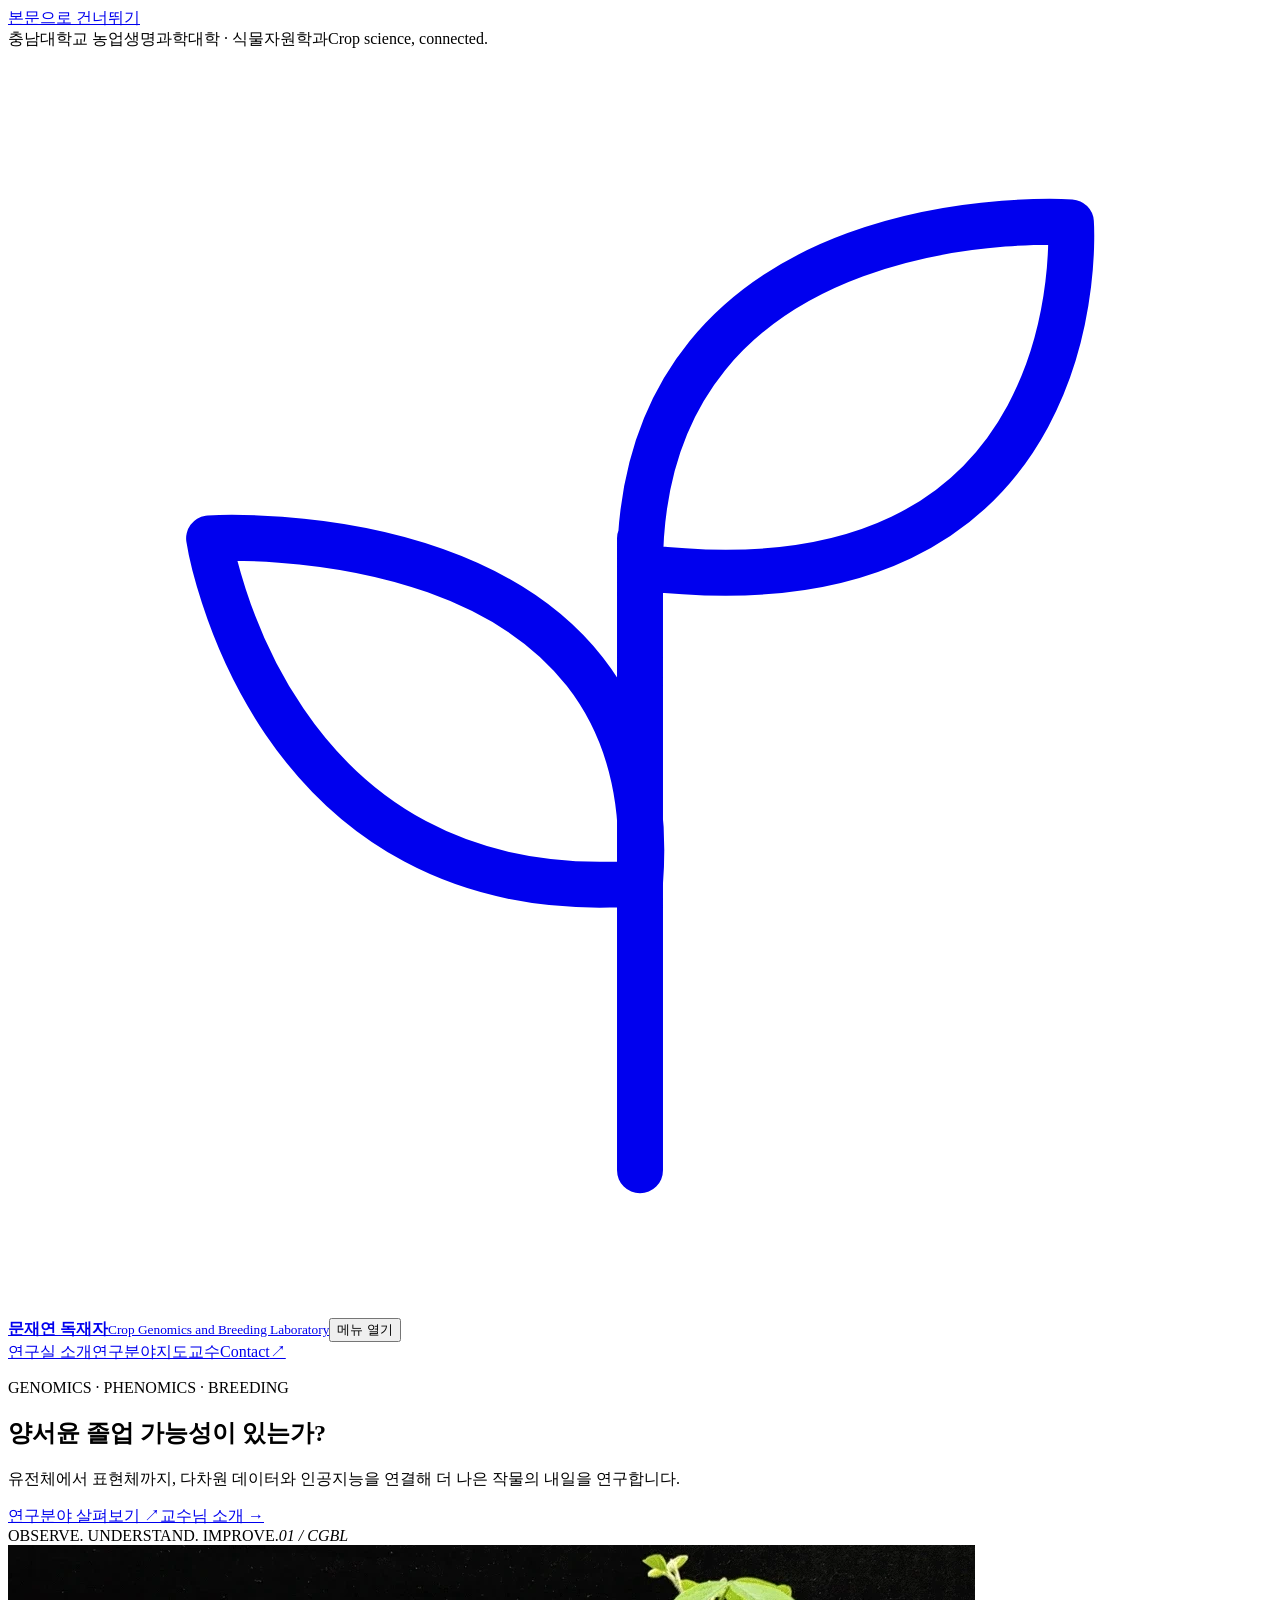
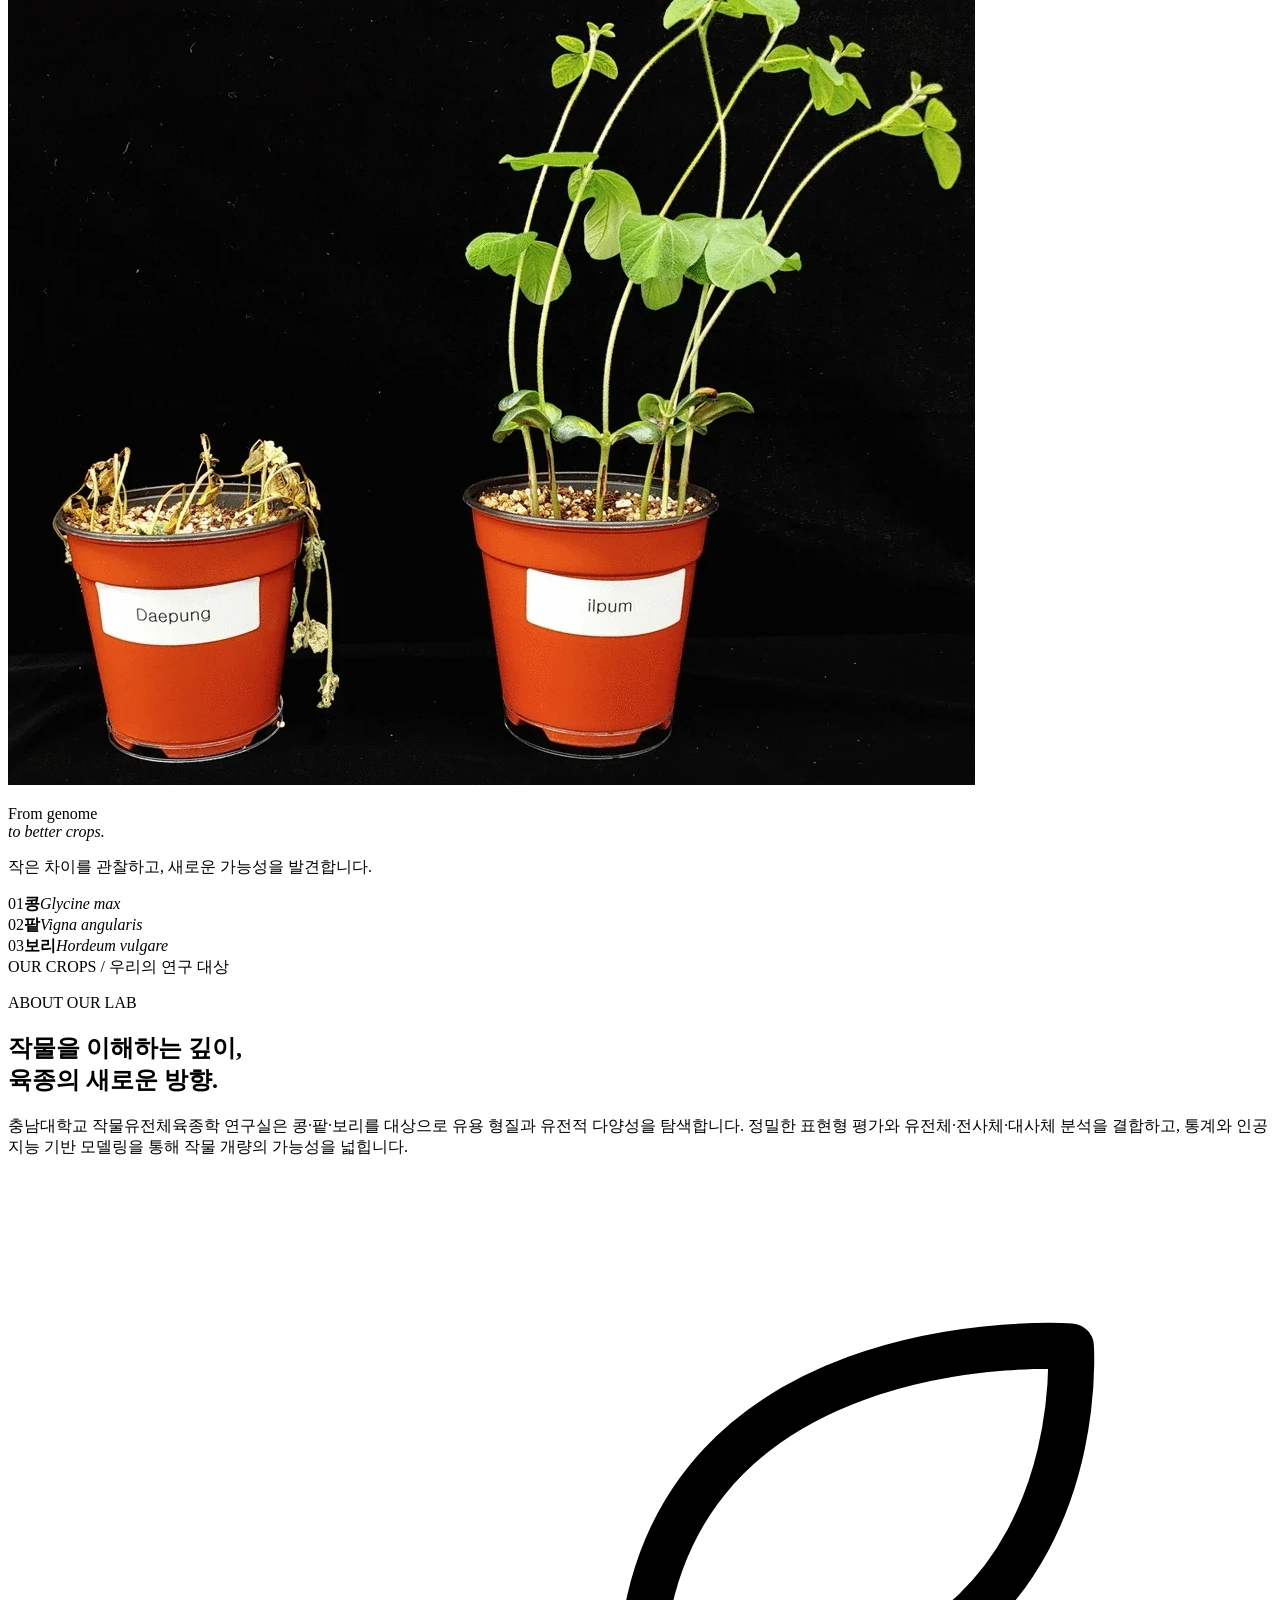
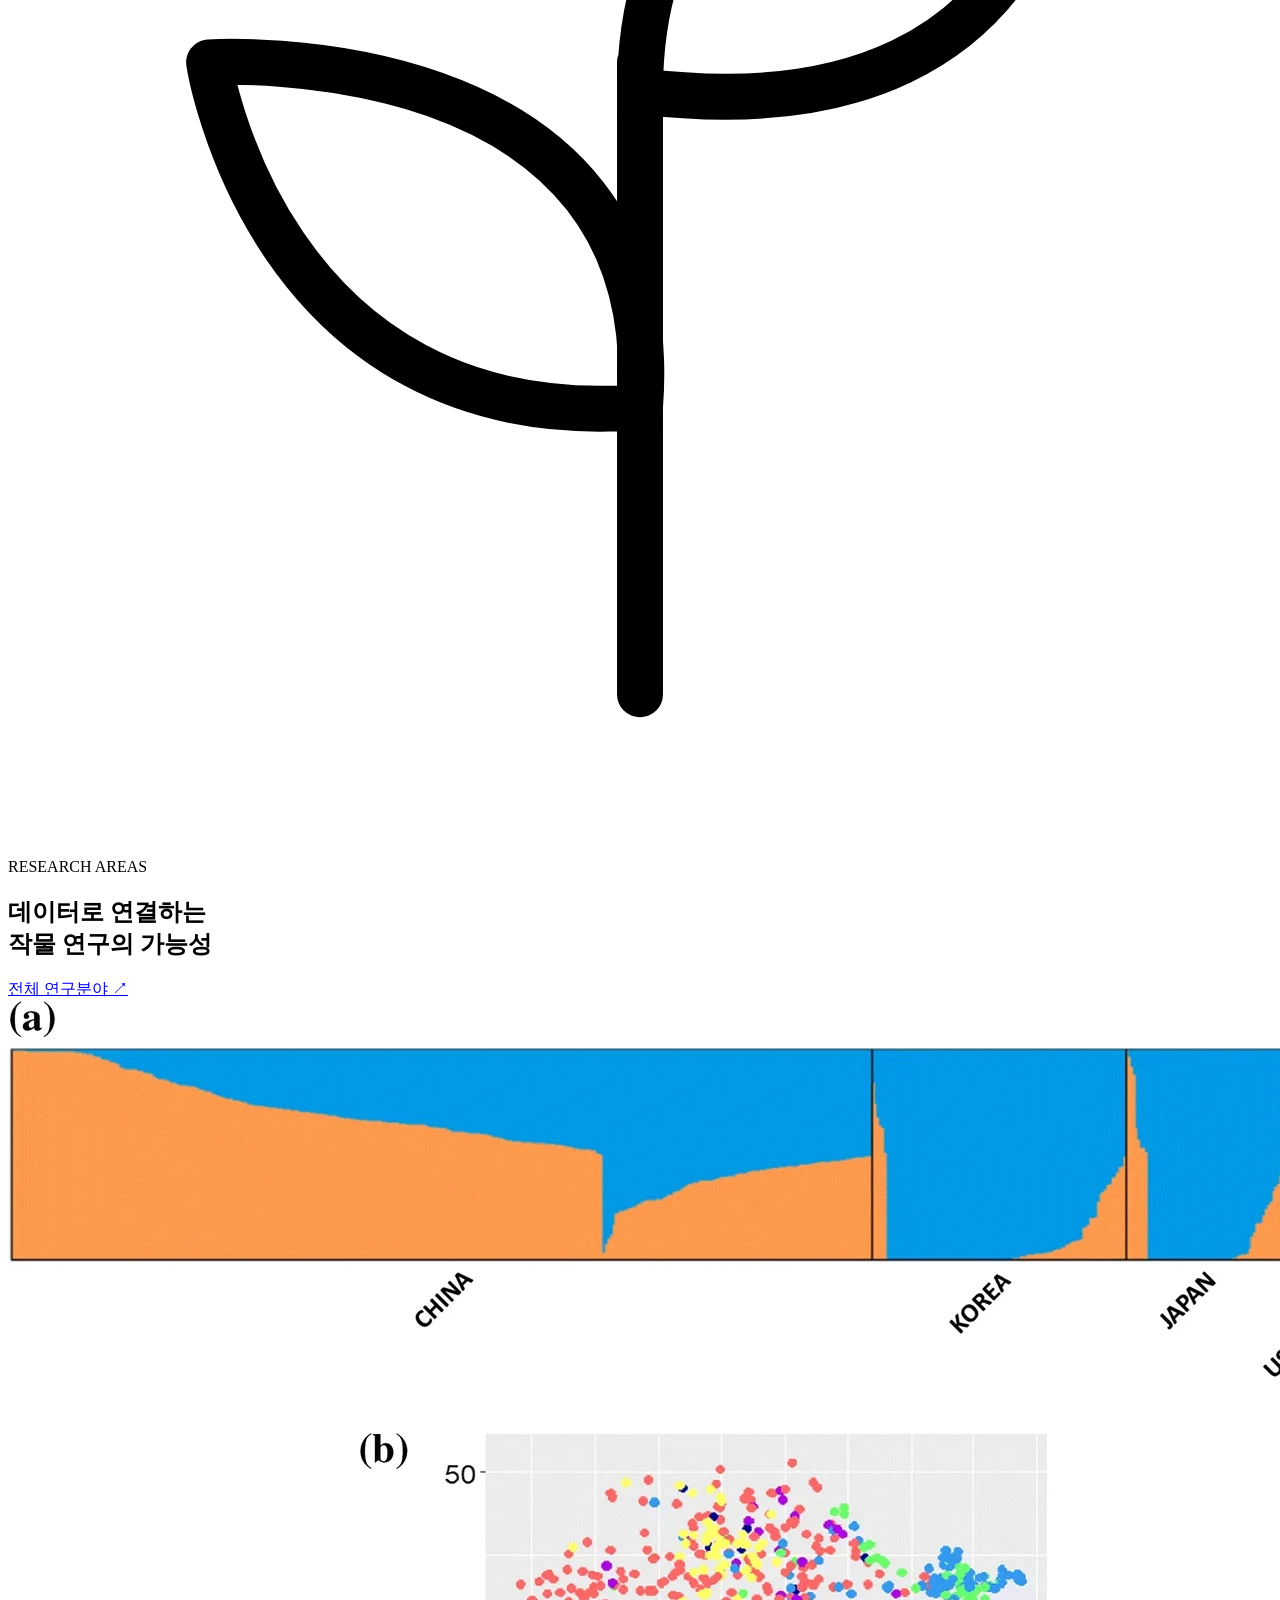
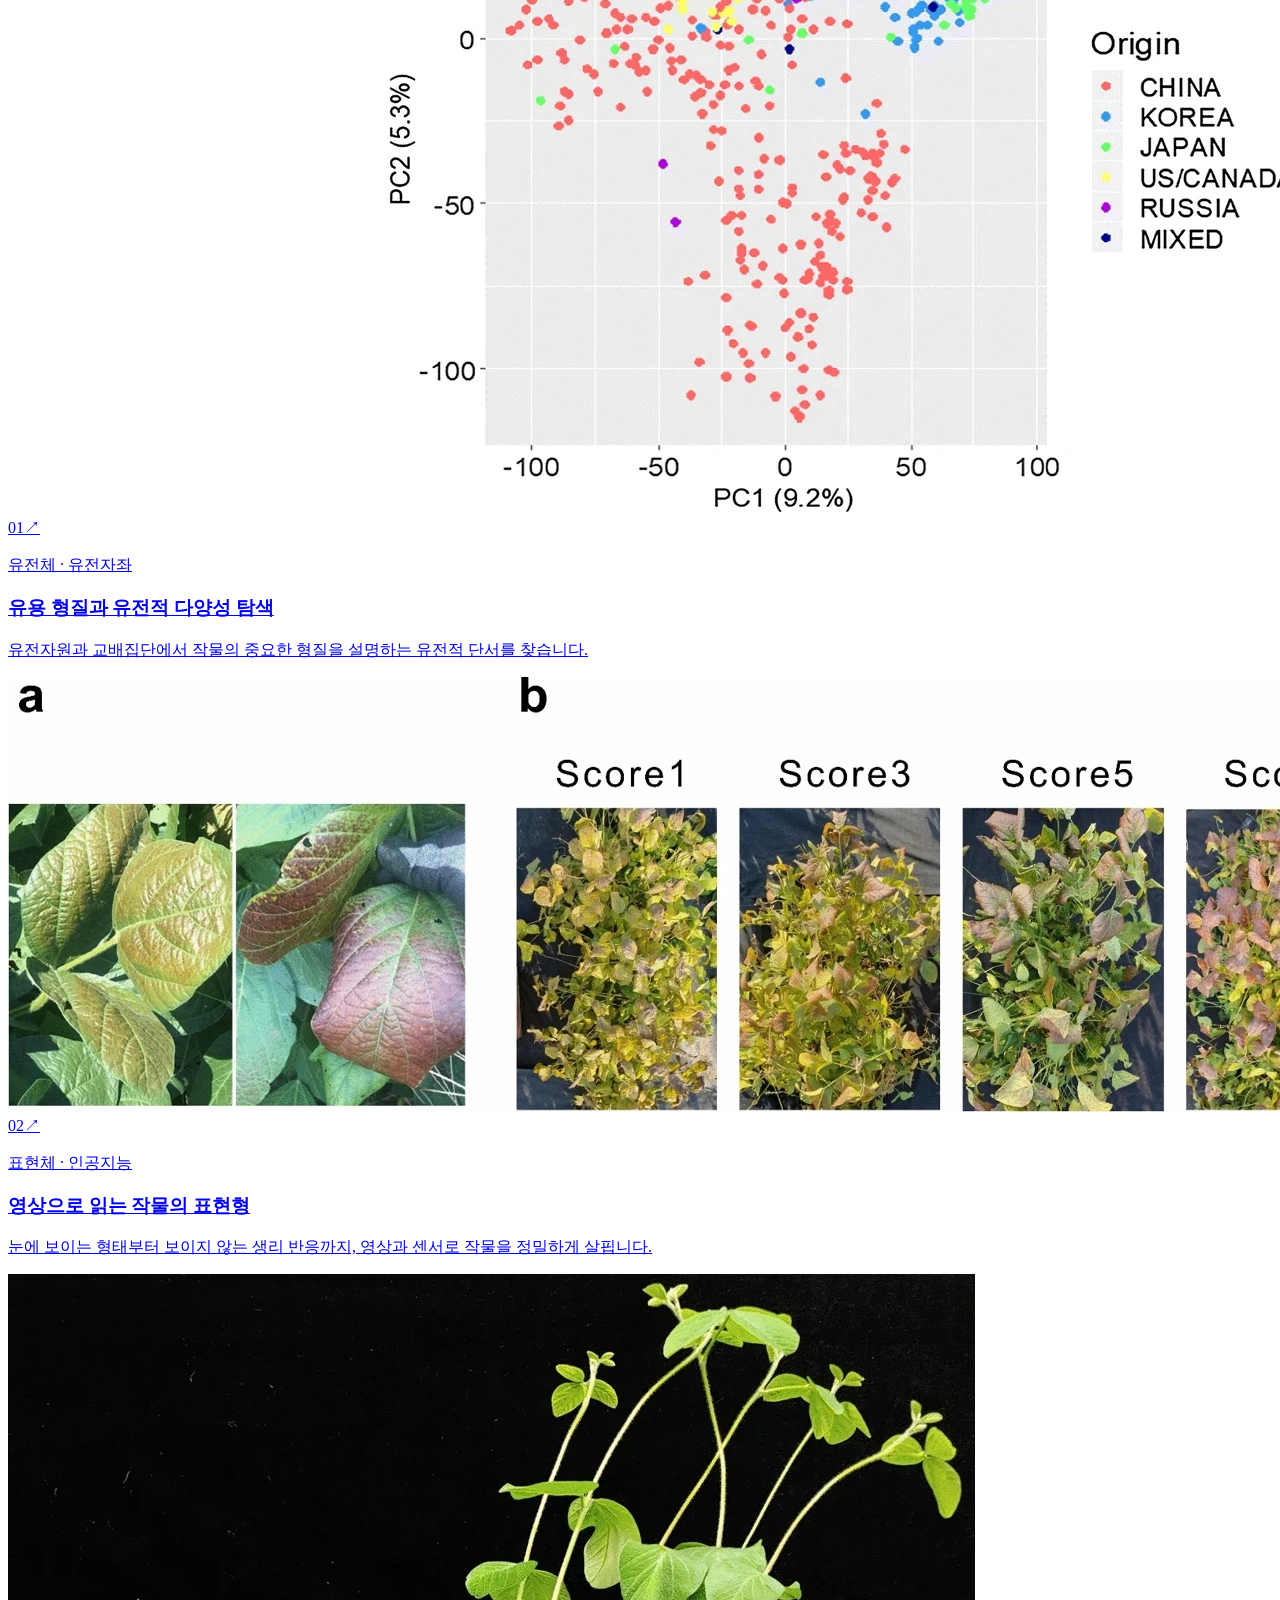
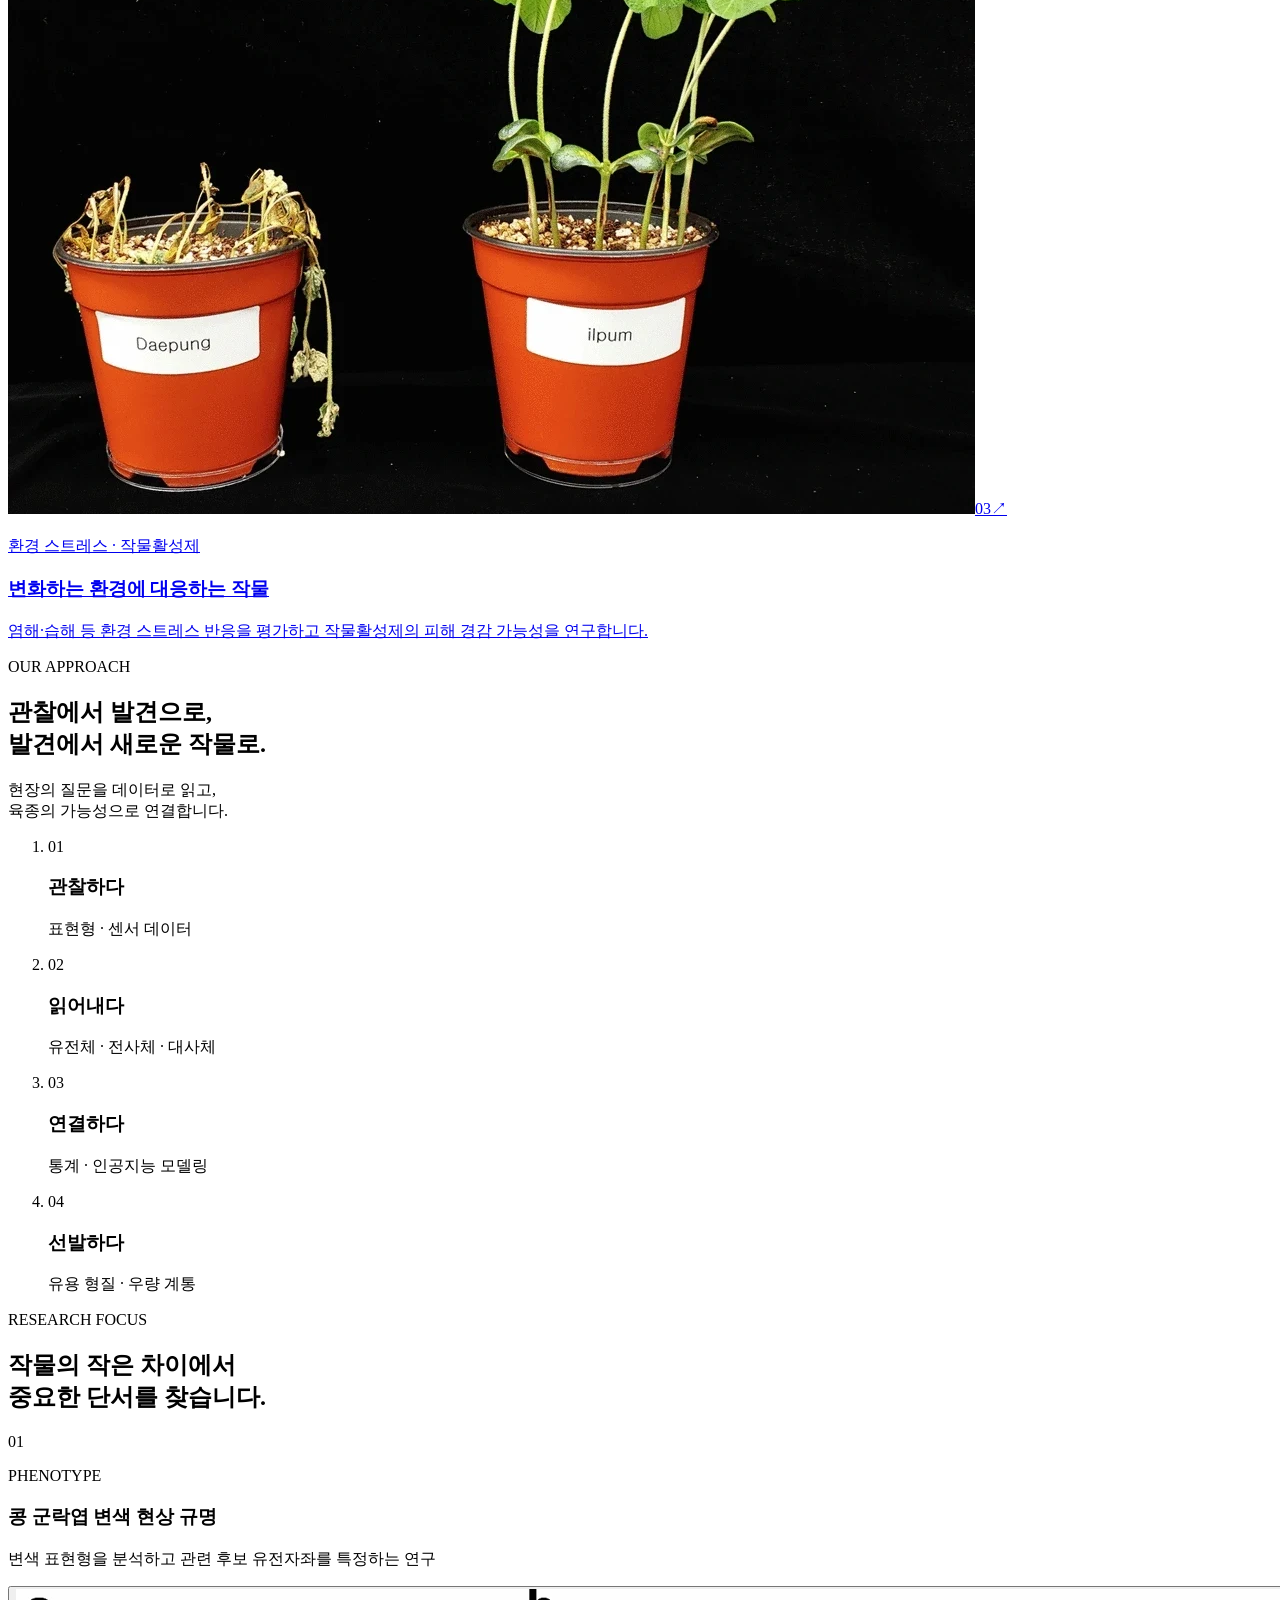
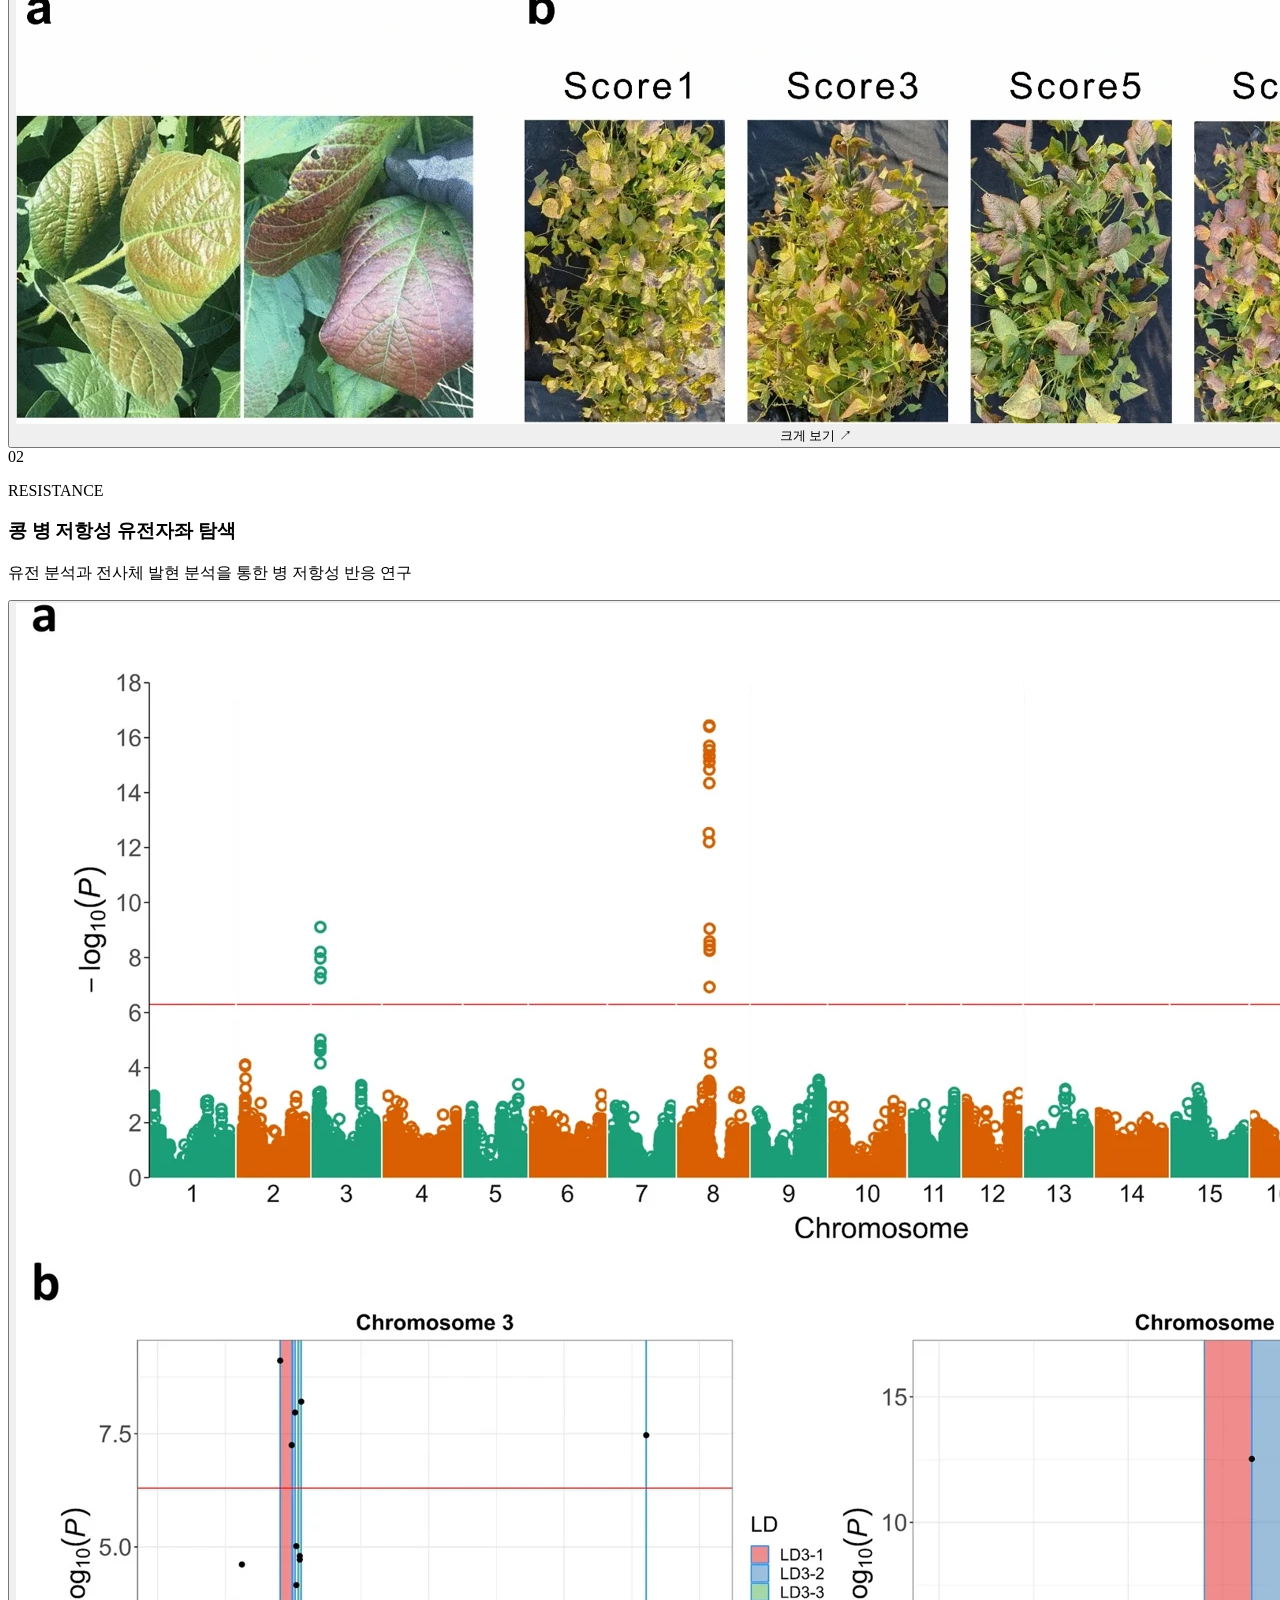
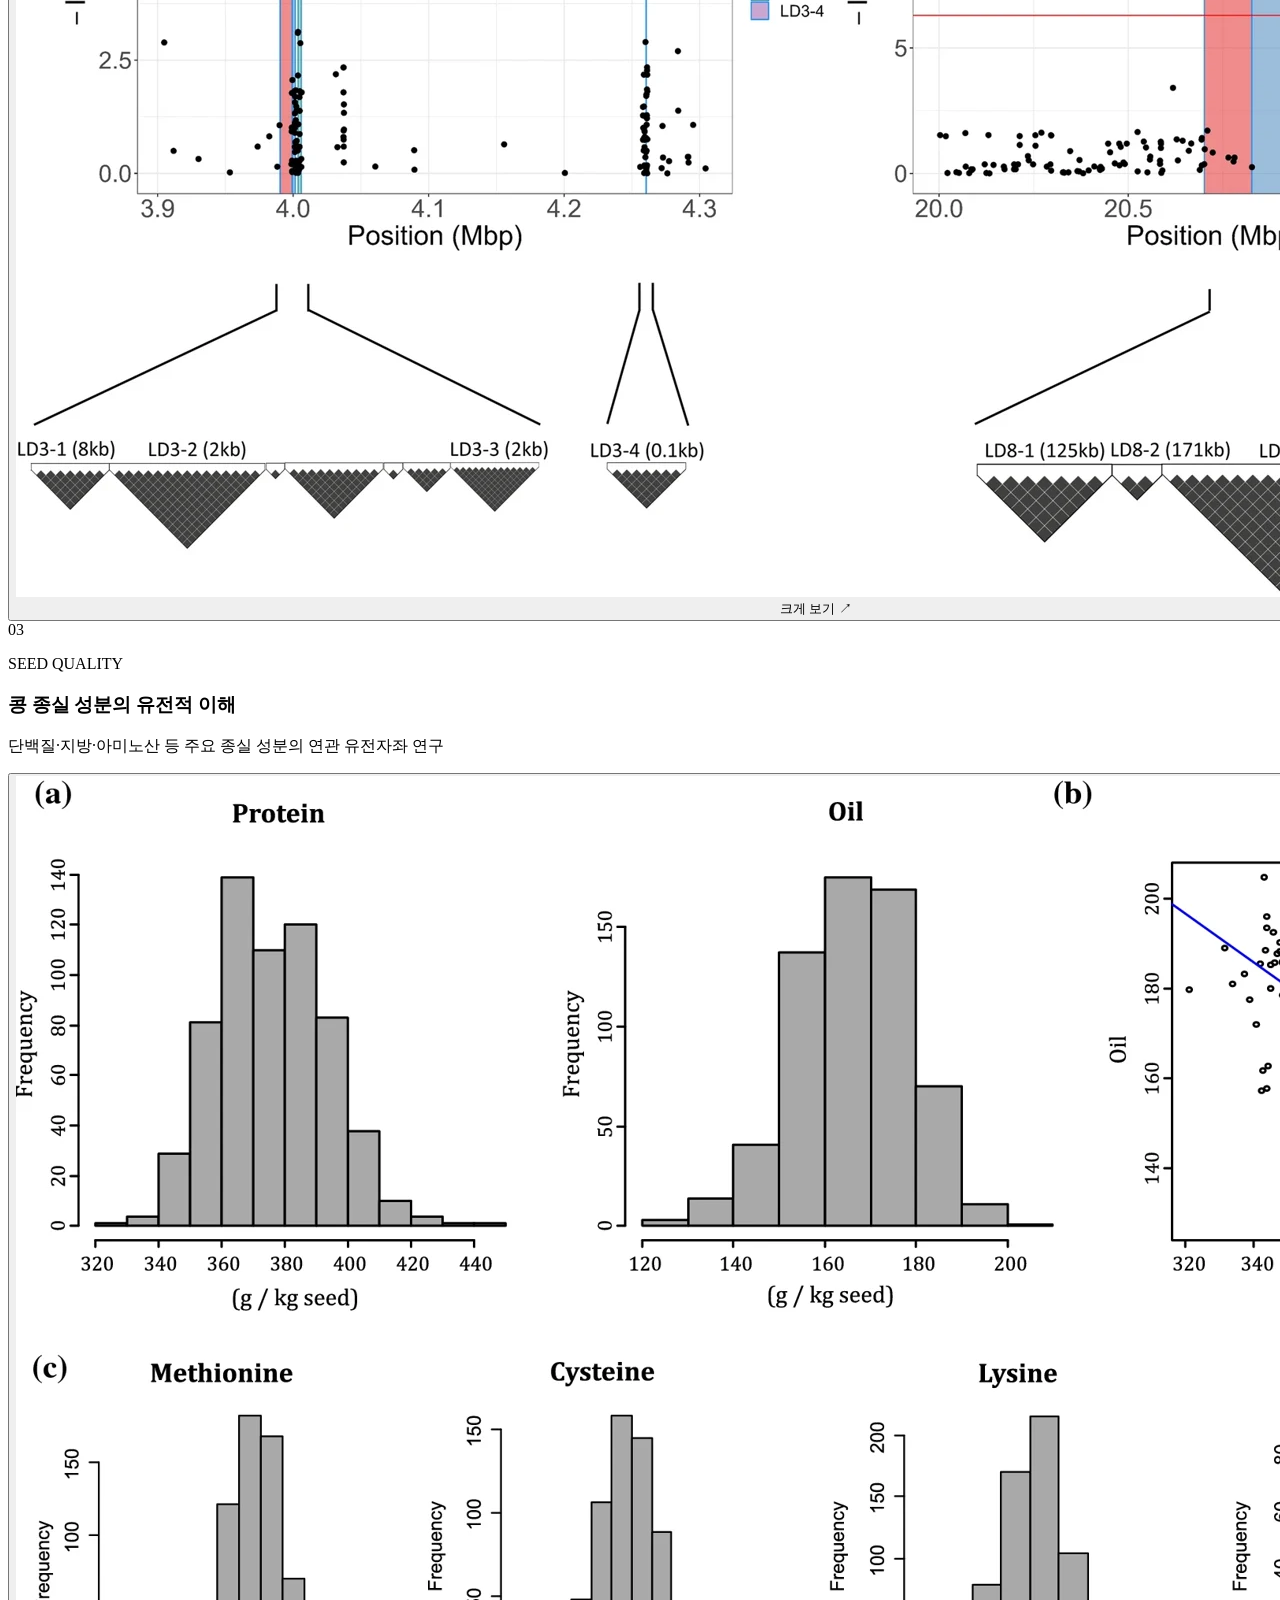
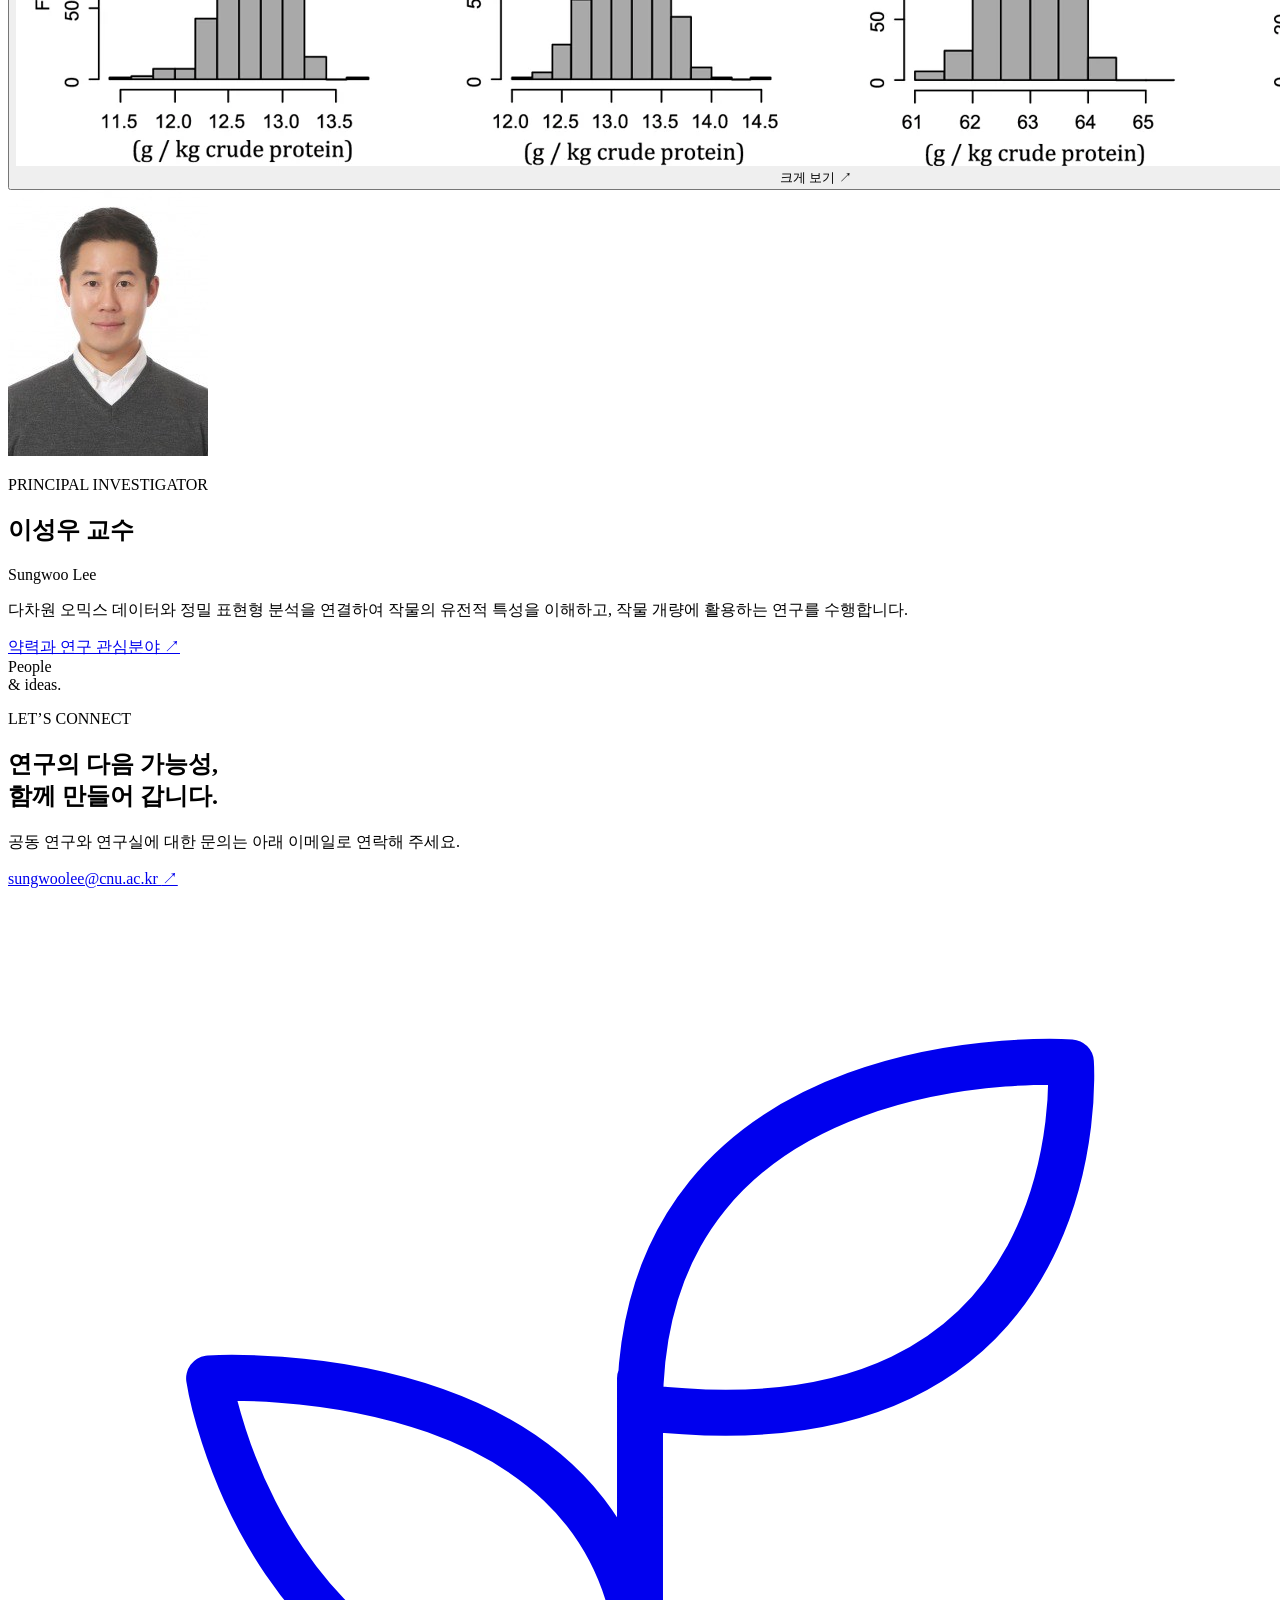
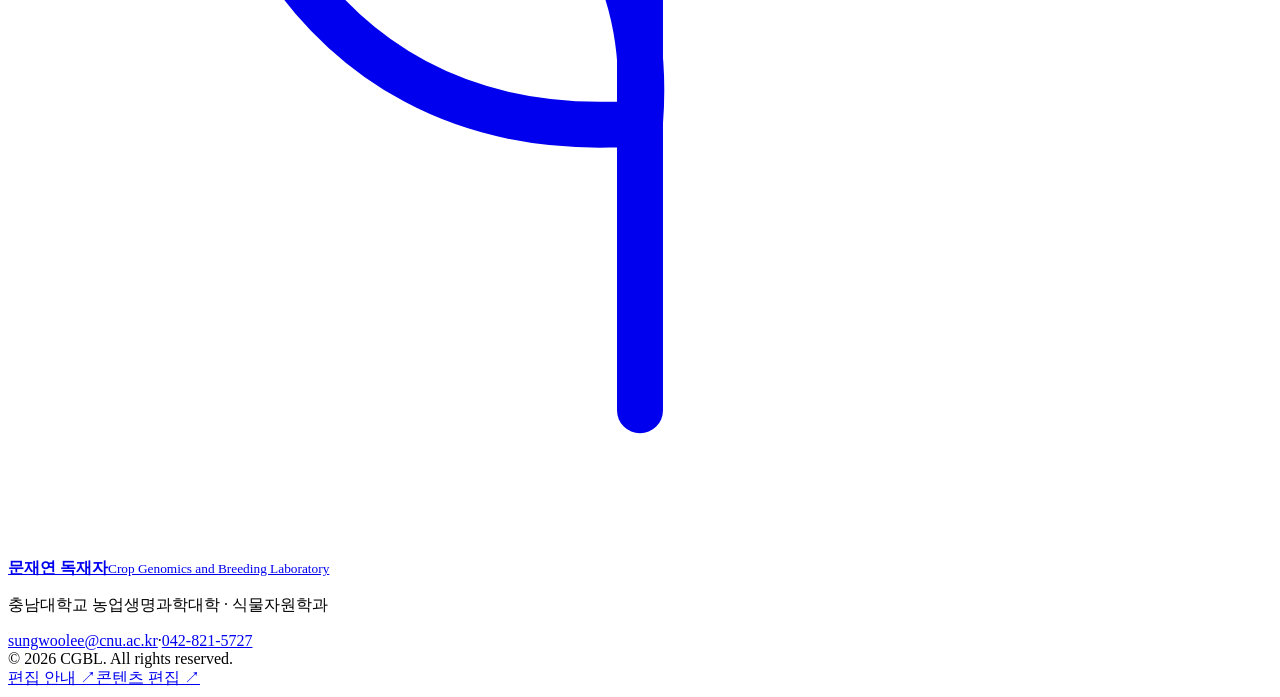
==== index.html @ 8b41f020 "Connect live content editor and restore image folders" ====
<!doctype html>
<html lang="ko"><head><meta charset="utf-8"><meta name="viewport" content="width=device-width,initial-scale=1"><meta name="description" content="충남대학교 작물유전체육종학 연구실. 유전체·표현체·오믹스와 인공지능을 연결하는 작물육종 연구."><meta name="theme-color" content="#173b32"><title>작물유전체육종학 연구실 · CGBL</title><link rel="icon" href="assets/favicon.svg" type="image/svg+xml"><link rel="stylesheet" href="styles.css"><script src="data.js" defer></script><script src="content-client.js" defer></script><script src="app.js" defer></script></head><body data-page="home"><a class="skip" href="#main">본문으로 건너뛰기</a><div id="draft-banner"></div><header id="header"></header><main id="main"></main><footer id="footer"></footer><dialog id="image-dialog" aria-label="연구자료 크게 보기"><button class="dialog-close" aria-label="닫기">×</button><img alt=""><p></p></dialog><noscript>이 홈페이지의 내용을 보려면 브라우저에서 JavaScript를 허용해 주세요.</noscript></body></html>
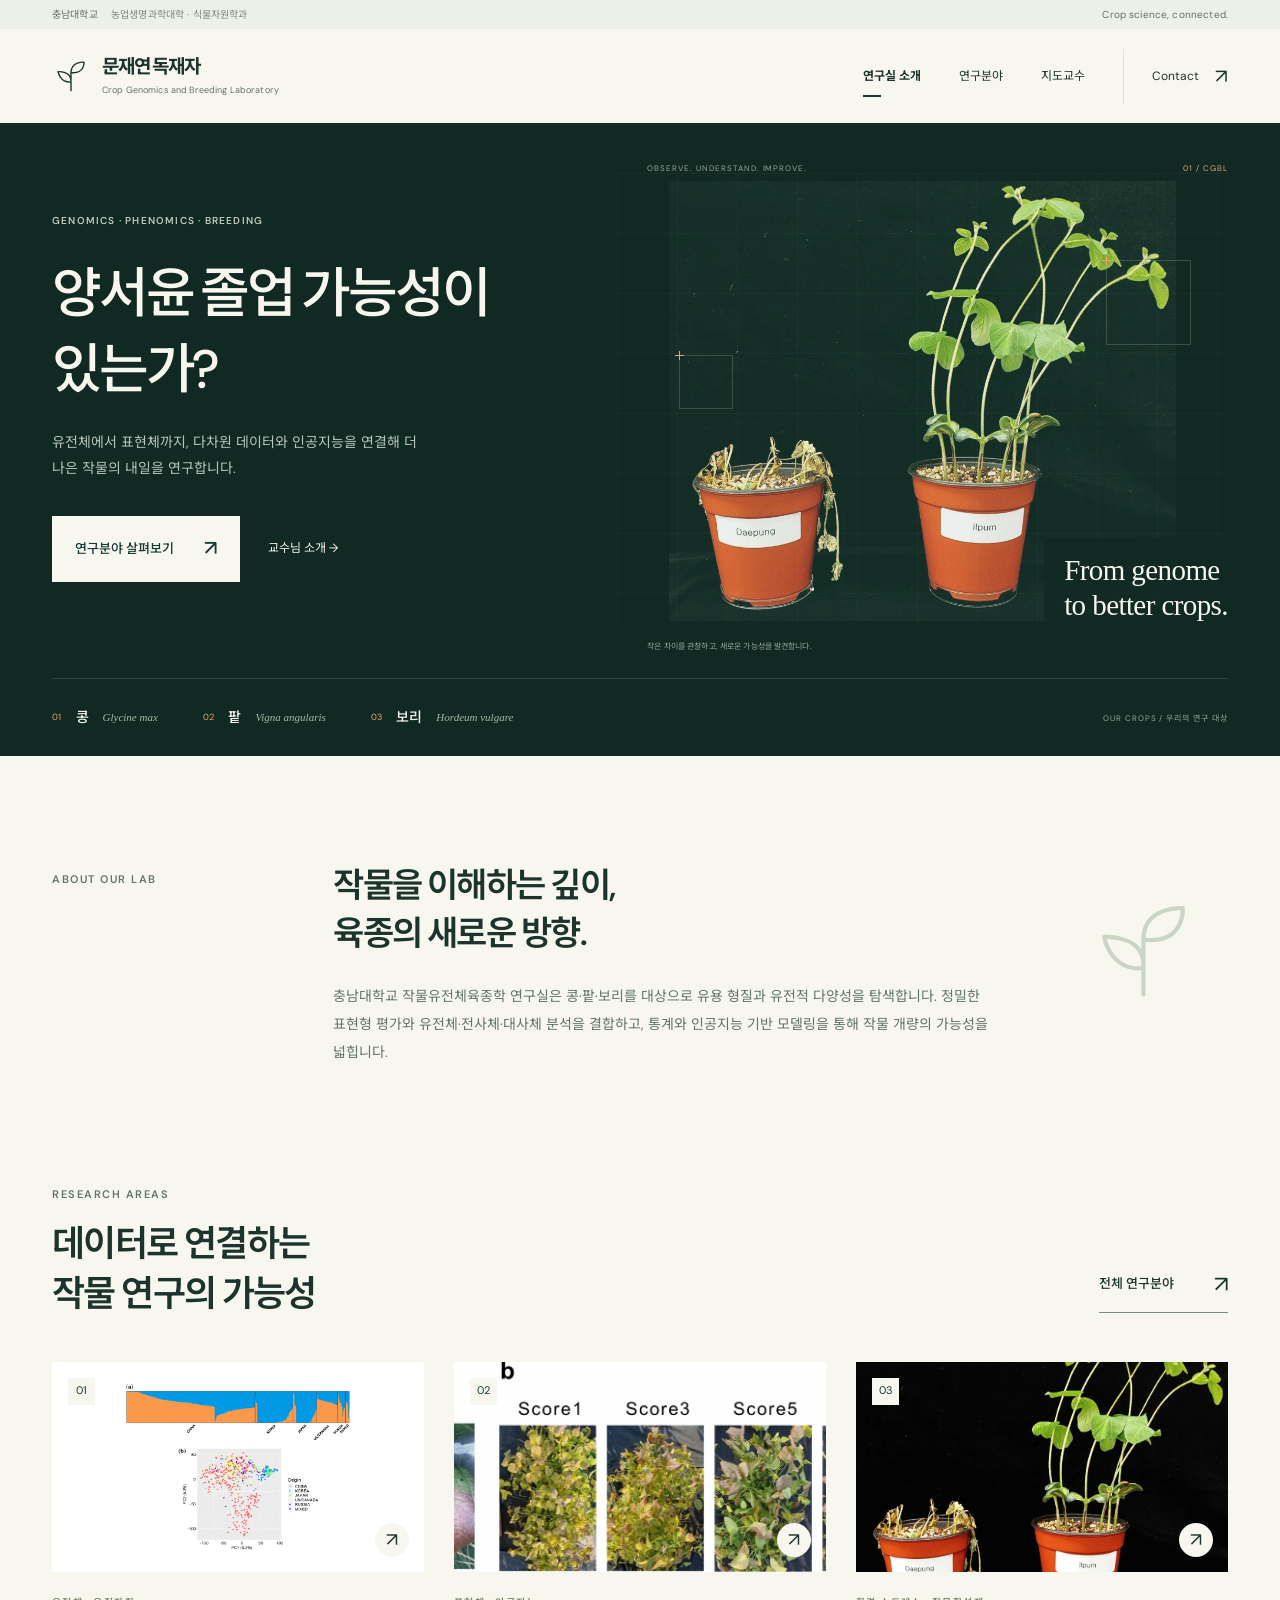
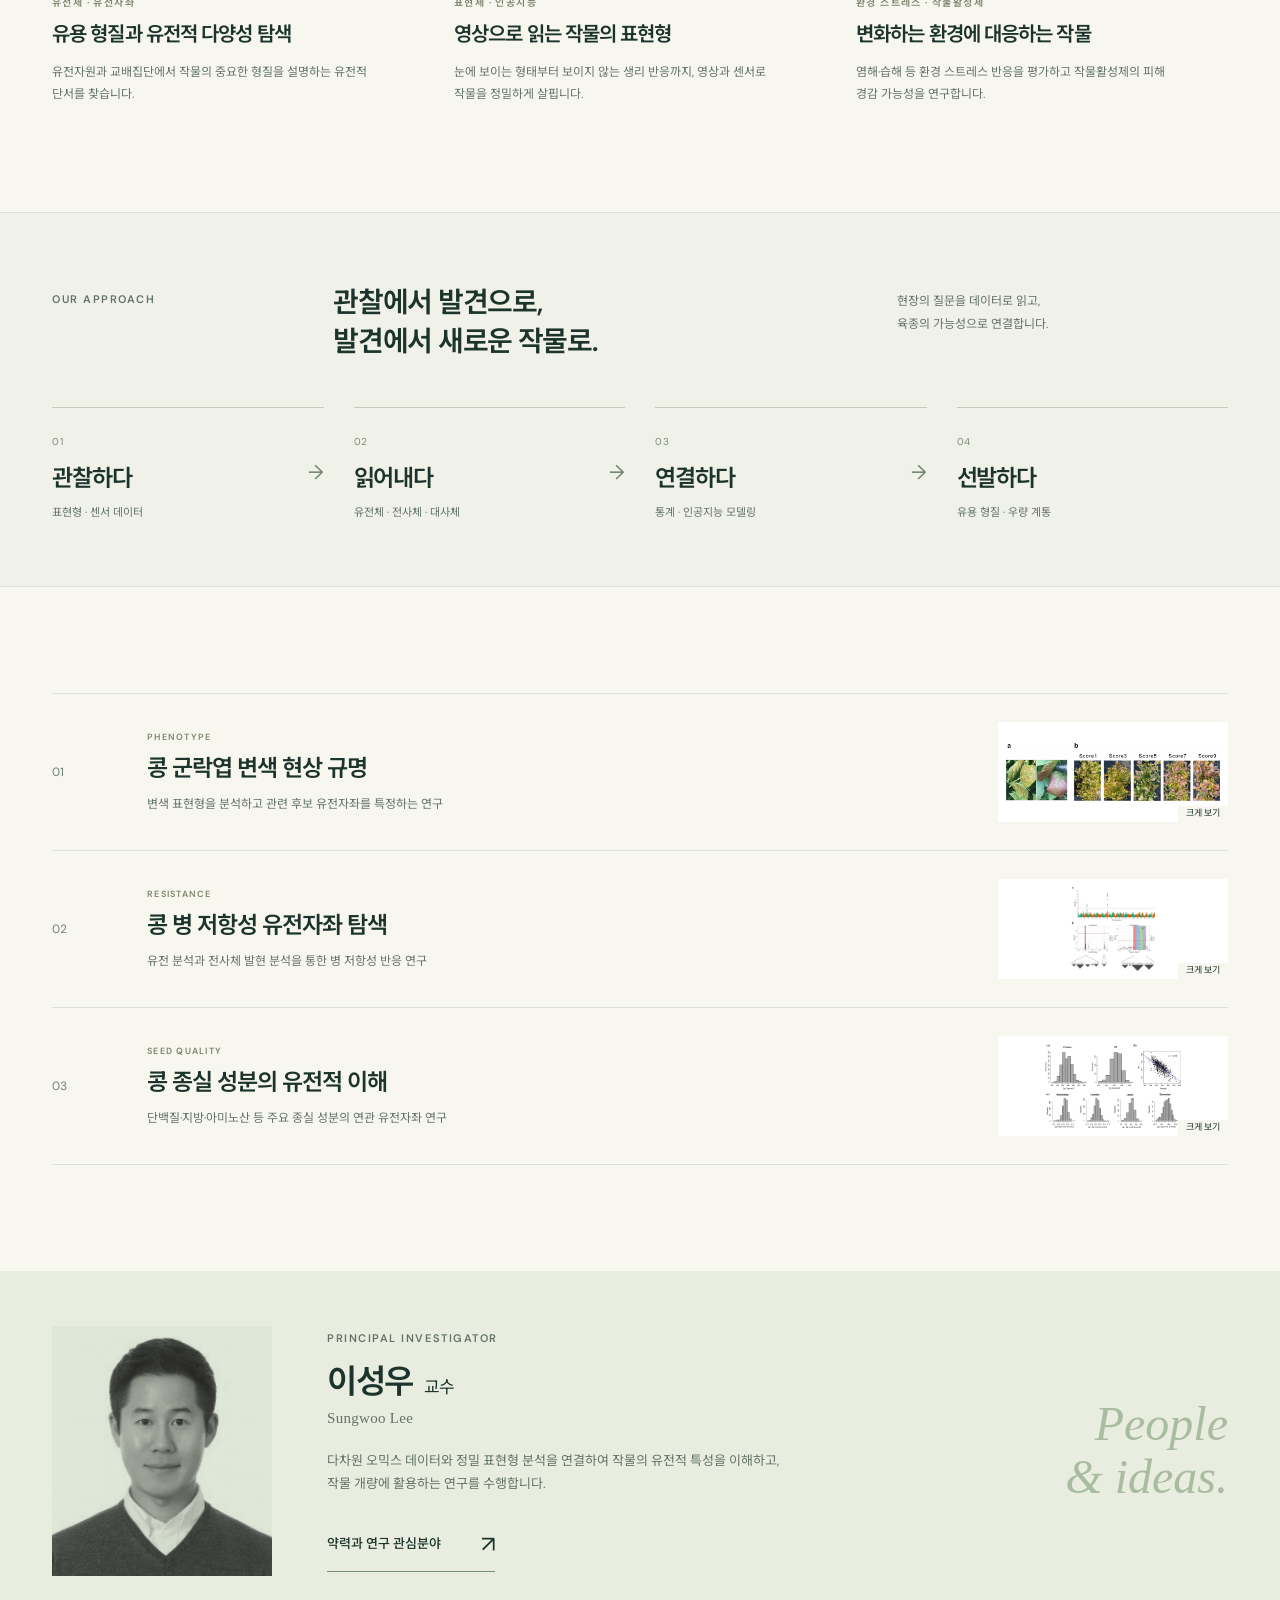
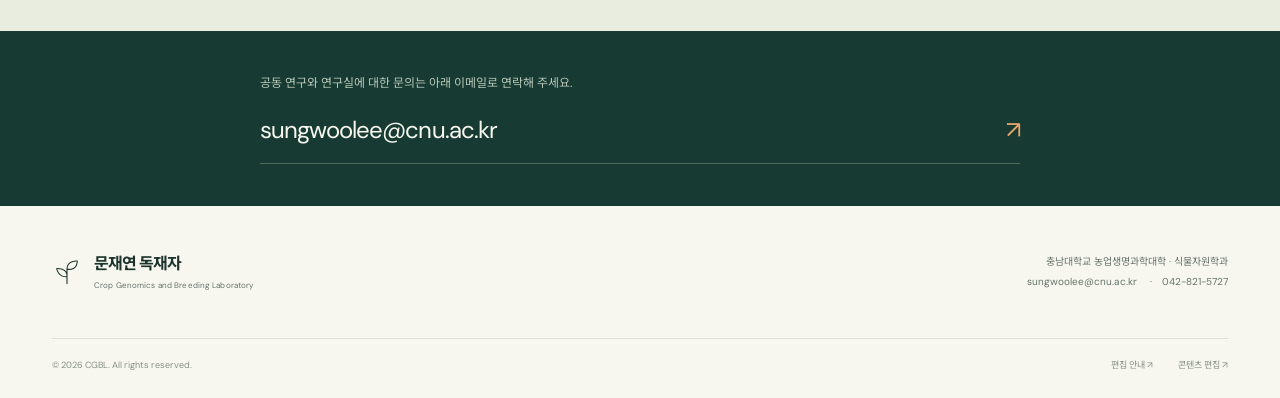
==== commit 38be3890: "Allow editing and removing all page copy and adding custom sections" ====
--- a/index.html
+++ b/index.html
@@ -1,2 +1,2 @@
 <!doctype html>
-<html lang="ko"><head><meta charset="utf-8"><meta name="viewport" content="width=device-width,initial-scale=1"><meta name="description" content="충남대학교 작물유전체육종학 연구실. 유전체·표현체·오믹스와 인공지능을 연결하는 작물육종 연구."><meta name="theme-color" content="#173b32"><title>작물유전체육종학 연구실 · CGBL</title><link rel="icon" href="assets/favicon.svg" type="image/svg+xml"><link rel="stylesheet" href="styles.css"><script src="data.js" defer></script><script src="content-client.js" defer></script><script src="app.js" defer></script></head><body data-page="home"><a class="skip" href="#main">본문으로 건너뛰기</a><div id="draft-banner"></div><header id="header"></header><main id="main"></main><footer id="footer"></footer><dialog id="image-dialog" aria-label="연구자료 크게 보기"><button class="dialog-close" aria-label="닫기">×</button><img alt=""><p></p></dialog><noscript>이 홈페이지의 내용을 보려면 브라우저에서 JavaScript를 허용해 주세요.</noscript></body></html>
+<html lang="ko"><head><meta charset="utf-8"><meta name="viewport" content="width=device-width,initial-scale=1"><meta name="description" content="충남대학교 작물유전체육종학 연구실. 유전체·표현체·오믹스와 인공지능을 연결하는 작물육종 연구."><meta name="theme-color" content="#173b32"><title>작물유전체육종학 연구실 · CGBL</title><link rel="icon" href="assets/favicon.svg" type="image/svg+xml"><link rel="stylesheet" href="styles.css?v=3fbdbbb52471"><script src="content-model.js?v=1a4746842b67" defer></script><script src="data.js?v=11a67d672baf" defer></script><script src="content-client.js?v=d268e47e755e" defer></script><script src="app.js?v=fb4cf9be0f12" defer></script></head><body data-page="home"><a class="skip" href="#main">본문으로 건너뛰기</a><div id="draft-banner"></div><header id="header"></header><main id="main"></main><footer id="footer"></footer><dialog id="image-dialog" aria-label="연구자료 크게 보기"><button class="dialog-close" aria-label="닫기">×</button><img alt=""><p></p></dialog><noscript>이 홈페이지의 내용을 보려면 브라우저에서 JavaScript를 허용해 주세요.</noscript></body></html>
--- a/styles.css
+++ b/styles.css
@@ -0,0 +1,11 @@
+@import url('https://fonts.googleapis.com/css2?family=DM+Sans:wght@400;500;600;700&family=Noto+Sans+KR:wght@400;500;600;700;800&display=swap');
+:root{--forest:#173b32;--forest-dark:#102a23;--ink:#1c342c;--muted:#64736a;--paper:#f7f7f0;--cream:#f0f1e8;--line:#dce2d7;--accent:#e7a56a;--white:#fff;--font:'DM Sans','Noto Sans KR',-apple-system,BlinkMacSystemFont,'Segoe UI',sans-serif}*{box-sizing:border-box}html{scroll-behavior:smooth;scroll-padding-top:28px}body{margin:0;background:var(--paper);color:var(--ink);font-family:var(--font);font-size:15px;line-height:1.75;word-break:keep-all;overflow-wrap:anywhere}h1,h2,h3,p{margin:0}h1,h2,h3{font-weight:600;letter-spacing:-.045em;line-height:1.4}a{color:inherit;text-decoration:none}button,input,textarea,select{font:inherit}button{color:inherit;cursor:pointer}button:disabled{cursor:wait;opacity:.5}img{max-width:100%;display:block}a,button{touch-action:manipulation}a:focus-visible,button:focus-visible,input:focus-visible,textarea:focus-visible,select:focus-visible{outline:3px solid #c86a32;outline-offset:5px}.container{width:min(1240px,calc(100% - 104px));margin-inline:auto}.section{padding:106px 0}.eyebrow{font-size:11px;letter-spacing:.14em;font-weight:600;line-height:1.6;color:var(--muted);text-transform:uppercase}.index{font-family:'DM Sans',sans-serif;font-size:12px;letter-spacing:.03em;font-weight:400;color:#718176}h2{font-size:36px}h3{font-size:21px}.lead{font-size:16px;color:var(--muted);line-height:2}.inline-link{display:inline-flex;gap:40px;align-items:center;border-bottom:1px solid #778d7e;padding:7px 0;font-size:13px;font-weight:500;white-space:nowrap}.inline-link span{font-size:23px;font-weight:400;transition:transform .2s}.inline-link:hover span{transform:translate(3px,-3px)}.button{display:inline-flex;align-items:center;justify-content:center;gap:30px;padding:14px 22px;border:1px solid transparent;font-size:13px;font-weight:500;line-height:1.7;transition:background .2s,transform .2s}.button:hover{transform:translateY(-2px)}.button-light{background:var(--paper);color:var(--forest)}.button-light:hover{background:var(--accent)}.button-dark{background:var(--forest);color:var(--white)}.button-outline{border-color:var(--line);background:transparent}.button span{font-size:21px}.skip{position:absolute;left:12px;top:-100px;z-index:100;padding:8px 18px;background:white}.skip:focus{top:12px}.sr-only{position:absolute;width:1px;height:1px;padding:0;margin:-1px;overflow:hidden;clip:rect(0,0,0,0);white-space:nowrap;border:0}[hidden]{display:none!important}.utility{background:#edf0e7;font-size:10px;line-height:29px;color:#617166;letter-spacing:.015em}.utility .container{display:flex;justify-content:space-between}.utility-dept{margin-left:10px;color:#7d887e}.nav-wrap{display:flex;align-items:center;justify-content:space-between;min-height:94px;gap:24px}.brand{display:flex;align-items:center;gap:12px;flex-shrink:0}.brand svg{width:38px;height:42px}.brand strong{display:block;font-size:19px;letter-spacing:-.06em;font-weight:700;line-height:1.45}.brand small{display:block;font-size:9px;color:var(--muted);letter-spacing:.015em;margin-top:3px}nav{display:flex;align-items:center;gap:38px}nav a{display:flex;align-items:center;gap:16px;font-size:12px;position:relative;padding:10px 0}nav a[aria-current=page]{font-weight:700}nav a[aria-current=page]:after{content:'';position:absolute;bottom:0;left:0;width:18px;height:2px;background:var(--forest)}nav a:last-child{border-left:1px solid var(--line);padding-left:28px}nav a span{font-size:20px}.menu-toggle{display:none}.hero{position:relative;background:var(--forest-dark);color:var(--paper);overflow:hidden}.hero-grid{display:grid;grid-template-columns:1fr 1.08fr;min-height:555px;align-items:center}.hero-copy{padding:64px 0 70px;position:relative;z-index:2}.hero .eyebrow{color:#becabd;font-size:10px;letter-spacing:.12em;display:flex;align-items:center;gap:10px}.status-dot{width:6px;height:6px;background:var(--accent);border-radius:50%}.hero h1{font-size:54px;font-weight:500;line-height:1.4;letter-spacing:-.06em;margin:27px 0 21px}.hero-description{color:#b6c5b9;max-width:390px;font-size:14px;line-height:1.9}.hero-actions{display:flex;align-items:center;gap:28px;margin-top:34px}.text-link{font-size:12px;display:flex;gap:15px}.text-link span{color:var(--accent)}.hero-visual{align-self:stretch;position:relative;min-width:0;display:flex;align-items:center;justify-content:center}.hero-visual:before{content:'';position:absolute;inset:50px 0 55px;background-image:linear-gradient(#92b4940c 1px,transparent 1px),linear-gradient(90deg,#92b4940c 1px,transparent 1px);background-size:60px 60px}.hero-plant{width:100%;height:440px;object-fit:contain;mix-blend-mode:screen;position:relative;opacity:.93}.specimen-index{position:absolute;top:38px;left:30px;right:0;display:flex;justify-content:space-between;color:#8fa597;font-size:8px;letter-spacing:.12em}.specimen-index i{font-style:normal;color:var(--accent)}.image-target{position:absolute;width:85px;height:85px;border:1px solid #b3c7ac3d;pointer-events:none}.target-one{top:137px;right:37px}.target-two{top:232px;left:62px;width:54px;height:54px}.image-target:after,.image-target:before{content:'';position:absolute;background:var(--accent)}.image-target:after{width:9px;height:1px;left:-5px;top:-1px}.image-target:before{width:1px;height:9px;left:-1px;top:-5px}.specimen-caption{position:absolute;right:0;bottom:55px;display:flex;gap:13px;background:#102a23df;padding:15px 0 0 20px}.specimen-caption p{font-family:Georgia,'Times New Roman',serif;font-size:29px;line-height:1.2;letter-spacing:-.02em}.specimen-caption em{color:var(--accent);font-weight:400}.live-mark{width:6px;height:6px;background:var(--accent);border-radius:50%;margin-top:8px}.hero-image-caption{position:absolute;bottom:25px;left:30px;font-size:8px;letter-spacing:.015em;color:#91a498}.crop-strip{display:flex;gap:45px;align-items:center;position:relative;border-top:1px solid #c9d7c626;min-height:78px}.crop-strip>div{display:flex;align-items:center;gap:14px}.crop-strip .index{font-size:9px;color:var(--accent)}.crop-strip strong{font-size:14px;font-weight:500}.crop-strip em{font-size:11px;color:#a5b8a7;font-family:Georgia,serif}.crop-caption{font-size:8px;letter-spacing:.12em;color:#93aa98;margin-left:auto}.about-section{padding-bottom:80px}.about-grid{display:grid;grid-template-columns:1fr 3fr .6fr;gap:45px}.about-grid>.eyebrow{padding-top:9px}.about-grid h2{font-size:34px}.about-grid .lead{margin-top:25px;max-width:680px;font-size:14px}.about-mark{padding-top:18px;color:#cbd5c4}.about-mark svg{width:115px;height:140px}.research-preview{padding-top:40px}.section-top{display:flex;align-items:end;justify-content:space-between;margin-bottom:42px;gap:35px}.section-top .eyebrow{margin-bottom:15px}.section-top>.inline-link{margin-bottom:7px}.research-grid{display:grid;grid-template-columns:repeat(3,minmax(0,1fr));gap:30px}.research-card-img{height:210px;position:relative;overflow:hidden;background:#e9eddf}.research-card-img img{height:100%;width:100%;object-fit:contain;transition:transform .5s;background:white;padding:22px}.research-card:nth-child(2) .research-card-img img{padding:0;object-fit:cover}.research-card:nth-child(3) .research-card-img img{background:#07120c;padding:0;object-fit:cover;object-position:center 45%}.research-card:hover img{transform:scale(1.04)}.card-number{position:absolute;top:16px;left:16px;font-size:11px;color:var(--forest);background:var(--paper);height:27px;width:27px;display:grid;place-items:center}.circle-arrow{position:absolute;bottom:15px;right:15px;background:var(--paper);width:34px;height:34px;display:grid;place-items:center;border-radius:50%;font-size:19px}.research-card>.eyebrow{margin:23px 0 9px;font-size:10px;color:#7c856a}.research-card h3{font-size:20px}.research-card>p:last-child{font-size:12px;line-height:1.9;color:var(--muted);margin-top:13px;max-width:330px}.method-section{background:var(--cream);padding:70px 0 64px;border-block:1px solid var(--line)}.method-heading{display:grid;grid-template-columns:1fr 2.2fr 1.4fr;gap:45px;align-items:start}.method-heading>.eyebrow{padding-top:8px}.method-heading h2{font-size:28px}.method-heading>p:last-child{font-size:12px;color:var(--muted);padding-top:7px;line-height:1.9}.method-steps{display:grid;grid-template-columns:repeat(4,1fr);list-style:none;padding:0;margin:45px 0 0;gap:30px}.method-steps li{border-top:1px solid #bfcbbd;padding-top:19px;position:relative}.method-steps li>span{font-size:10px;letter-spacing:.05em;color:#7b8a7c}.method-steps h3{font-size:23px;margin:9px 0}.method-steps p{font-size:11px;color:var(--muted)}.method-steps li:not(:last-child):after{content:'→';position:absolute;right:0;top:47px;font-size:20px;color:#718372}.finding-list{border-top:1px solid var(--line)}.finding{display:grid;grid-template-columns:70px 1fr 230px;gap:25px;padding:28px 0;border-bottom:1px solid var(--line);align-items:center}.finding .eyebrow{font-size:9px;color:#7c856a;margin-bottom:8px}.finding h3{font-size:23px}.finding p:not(.eyebrow){font-size:12px;color:var(--muted);margin-top:9px}.finding-image{height:100px;border:0;background:#fff;position:relative;overflow:hidden;padding:8px}.finding-image img{width:100%;height:100%;object-fit:contain}.finding-image span{position:absolute;bottom:0;right:0;background:var(--paper);padding:0 8px;font-size:9px}.professor-teaser{background:#e8eddf;overflow:hidden}.professor-teaser-grid{display:grid;grid-template-columns:220px 1fr 240px;gap:55px;align-items:center;padding:55px 0}.teaser-portrait{height:250px;overflow:hidden;background:#dfe7d8}.teaser-portrait img{width:100%;height:100%;object-fit:cover;object-position:center 18%;mix-blend-mode:multiply;filter:grayscale(1)}.professor-teaser h2{font-size:33px;margin-top:11px}.professor-teaser h2 span{font-size:17px;font-weight:400;margin-left:6px}.latin-name{font-size:15px;color:var(--muted);font-family:Georgia,serif;letter-spacing:.02em}.professor-teaser div>p:not(.eyebrow):not(.latin-name){font-size:13px;color:var(--muted);max-width:470px;margin:19px 0 21px}.teaser-word{font-size:48px;font-family:Georgia,serif;line-height:1.1;color:#aabca0;font-style:italic;text-align:right}.contact-band{padding:80px 0;background:var(--forest);color:var(--paper)}.contact-band>.container{display:grid;grid-template-columns:1fr 1fr;align-items:end;gap:55px}.contact-band .eyebrow{color:var(--accent);font-size:10px;margin-bottom:15px}.contact-band h2{font-size:31px}.contact-band div>p:not(.eyebrow){font-size:12px;color:#b7c7b8;margin-bottom:15px}.email-link{display:flex;align-items:center;justify-content:space-between;border-bottom:1px solid #93aa8b70;padding-bottom:12px;font-size:24px;letter-spacing:-.04em}.email-link span{color:var(--accent)}footer{background:var(--paper)}.footer-main{display:flex;justify-content:space-between;align-items:center;padding:45px 0;border-bottom:1px solid var(--line);gap:30px}.footer-main .brand strong{font-size:16px}.footer-main .brand small{font-size:8px}.footer-main .brand svg{width:30px}.footer-main>div{font-size:10px;color:var(--muted);text-align:right;line-height:2}.footer-dot{margin:0 10px}.footer-bottom{padding:19px 0 24px;display:flex;justify-content:space-between;gap:24px;color:#879082;font-size:9px}.footer-bottom>div{display:flex;gap:25px}.footer-bottom a:hover{color:var(--forest)}.page-heading{padding:65px 0 48px;border-top:1px solid var(--line);border-bottom:1px solid var(--line);background:#f0f2e9}.page-heading h1{font-size:46px;margin:22px 0;line-height:1.45}.page-heading h1 span{color:#778c76}.page-heading>.container>p:not(.eyebrow){font-size:14px;line-height:1.9;color:var(--muted)}.page-heading .crop-strip{margin-top:40px;border-color:#cfd8c8;color:var(--forest);min-height:60px}.page-heading .crop-strip em,.page-heading .crop-caption{color:var(--muted)}.research-detail-section{padding-top:38px}.research-filter{display:flex;flex-wrap:wrap;gap:8px;border-bottom:1px solid var(--line);padding-bottom:28px;margin-bottom:20px}.filter{background:transparent;border:1px solid var(--line);padding:9px 19px;border-radius:2px;font-size:11px}.filter.active,.filter:hover{background:var(--forest);color:white;border-color:var(--forest)}.research-detail{display:grid;grid-template-columns:1.15fr 1fr;gap:90px;align-items:center;padding:65px 0;border-bottom:1px solid var(--line);scroll-margin-top:35px}.detail-copy .eyebrow{display:flex;gap:15px;align-items:center}.detail-copy h2{font-size:30px;margin-top:15px}.detail-en{font-size:17px;font-family:Georgia,serif;font-style:italic;color:#839079;margin:9px 0 22px}.detail-copy>p:not(.eyebrow):not(.detail-en){font-size:13px;color:var(--muted);line-height:2}.tags{display:flex;flex-wrap:wrap;gap:7px;margin-top:23px}.tag{background:#edf0e7;border:1px solid #dbe2d5;font-size:10px;padding:5px 11px;line-height:1.6;color:#687a65}.detail-image{border:0;background:white;height:280px;padding:25px 25px 38px;position:relative}.detail-image img{width:100%;height:100%;object-fit:contain}.detail-image>span{position:absolute;bottom:10px;right:15px;font-size:9px;color:var(--muted)}.resource-section{padding-top:0}.resource-grid{display:grid;grid-template-columns:repeat(3,1fr);gap:30px}.resource-card{border:0;text-align:left;background:transparent;padding:0}.resource-card>div{height:280px;overflow:hidden;background:#e9eddf;padding:20px}.resource-card img{height:100%;width:100%;object-fit:contain;transition:transform .3s}.resource-card:hover img{transform:scale(1.04)}.resource-card .eyebrow{margin:20px 0 7px;font-size:9px}.resource-card h3{display:flex;justify-content:space-between;font-size:19px}.resource-card>p:last-child{font-size:11px;color:var(--muted);margin-top:8px}.source-note{font-size:10px;color:#8b9285;margin-top:30px}.professor-heading{padding-bottom:40px}.profile-grid{display:grid;grid-template-columns:280px 1fr;gap:110px}.profile-aside{align-self:start;position:sticky;top:30px}.portrait{background:#e9ecdf;height:340px;overflow:hidden;margin-bottom:24px}.portrait img{height:100%;width:100%;object-fit:cover;object-position:center top;mix-blend-mode:multiply}.profile-aside h2{font-size:30px;margin-top:8px}.profile-aside h2 span{font-size:17px;font-weight:400}.profile-contact{border-top:1px solid var(--line);padding-top:18px;margin-top:20px}.profile-contact>*{display:block;font-size:11px;line-height:2.4;color:var(--muted)}.print-button{font-size:11px;margin-top:23px;gap:18px;width:100%;padding:10px}.profile-body>h2{font-size:32px;margin:13px 0 22px}.profile-body>.lead{font-size:14px}.cv-section{border-top:1px solid var(--line);margin-top:48px;padding-top:27px}.cv-title{display:flex;justify-content:space-between;align-items:center;margin-bottom:25px}.cv-title h2{font-size:20px}.cv-title .eyebrow{font-size:10px}.timeline{list-style:none;padding:0;margin:0}.timeline li{display:grid;grid-template-columns:155px 1fr;gap:25px;padding:15px 0}.timeline li>span{font-size:11px;color:#819177;padding-top:4px}.timeline h3{font-size:17px;letter-spacing:-.02em;line-height:1.5}.timeline p{font-size:12px;color:var(--muted);margin-top:5px}.activity-list{list-style:none;padding:0;margin:0}.activity-list li{position:relative;padding:8px 0 8px 18px;font-size:13px;color:var(--muted)}.activity-list li:before{content:'+';position:absolute;left:0;color:#8d9d7c}.contact-grid{display:grid;grid-template-columns:1fr 1fr;gap:100px}.large-mail{display:block;font-size:30px;letter-spacing:-.05em;border-bottom:1px solid var(--line);margin:15px 0 18px;padding-bottom:15px}.large-mail span{float:right}.phone{font-size:21px;color:var(--muted)}.contact-quote{margin-top:65px;font-family:Georgia,serif;font-size:44px;line-height:1.2;position:relative}.contact-quote em{color:#839a7c}.contact-quote svg{position:absolute;right:10px;top:0;width:95px;height:100px;color:#bfceb4}.location-panel{padding:35px;background:var(--cream);border:1px solid var(--line)}.location-panel h2{font-size:26px;margin:17px 0 25px}.location-panel dl{font-size:12px;display:grid;grid-template-columns:85px 1fr;gap:14px 10px;line-height:1.9;border-top:1px solid var(--line);padding-top:25px}.location-panel dt{color:#819177}.location-panel dd{margin:0}.location-panel .inline-link{margin-top:25px;font-size:11px}dialog{border:1px solid var(--line);background:var(--paper);padding:48px 22px 18px;width:min(1200px,94vw);max-height:94vh}dialog::backdrop{background:#0c231ce0}dialog img{max-height:76vh;object-fit:contain;margin:auto}dialog p{font-size:12px;color:var(--muted);text-align:center;margin-top:15px}.dialog-close{position:absolute;right:12px;top:4px;border:0;background:transparent;font-size:30px;line-height:1.3;width:34px;height:34px}.draft-banner{display:flex;align-items:center;justify-content:center;gap:20px;background:#f6dfb3;color:#654b20;padding:8px 18px;font-size:11px}.draft-banner a{text-decoration:underline}
+@media(min-width:1500px){.hero-grid{min-height:620px}.hero h1{font-size:60px}.hero-plant{height:495px}.hero-visual:before{inset:60px 0}.target-one{top:156px}}
+@media(max-width:1100px){.container{width:calc(100% - 64px)}.hero h1{font-size:44px}.hero-actions{gap:18px}.hero .button{gap:15px;padding:12px 15px}.hero-grid{min-height:510px}.hero-plant{height:370px}.crop-strip{gap:25px}.crop-caption{display:none}.about-grid{gap:28px;grid-template-columns:1fr 3fr}.about-mark{display:none}.professor-teaser-grid{grid-template-columns:190px 1fr;gap:40px}.teaser-word{display:none}.profile-grid{gap:60px;grid-template-columns:250px 1fr}.timeline li{grid-template-columns:125px 1fr;gap:15px}.contact-grid{gap:45px}.large-mail{font-size:25px}.research-detail{gap:45px}.method-heading{gap:28px}.brand strong{font-size:17px}nav{gap:25px}.research-card h3{font-size:18px}.research-card-img{height:185px}.email-link{font-size:21px}}
+@media(max-width:800px){.container{width:calc(100% - 44px)}.utility .container>span:last-child{display:none}.nav-wrap{min-height:80px;position:relative}.brand strong{font-size:17px}.brand small{font-size:8px}.brand svg{width:32px}.menu-toggle{display:flex;flex-direction:column;gap:6px;justify-content:center;background:transparent;border:1px solid var(--line);width:39px;height:39px;padding:10px}.menu-toggle>span:not(.sr-only){width:17px;height:1px;background:var(--forest)}nav{display:none;position:absolute;top:100%;right:-22px;left:-22px;z-index:10;background:var(--paper);padding:12px 22px 24px;border-bottom:1px solid var(--line);box-shadow:0 15px 20px #0c231c15}nav.open{display:flex;flex-direction:column;align-items:stretch;gap:5px}nav a{font-size:14px;padding:12px 8px}nav a:last-child{padding-left:8px;border-left:0}nav a[aria-current=page]:after{left:8px;bottom:6px}.hero-grid{grid-template-columns:1fr;min-height:auto}.hero-copy{padding:47px 0 0}.hero h1{font-size:45px;margin-top:24px;line-height:1.4}.hero-description{max-width:440px;font-size:13px}.hero-actions{margin-top:26px}.hero-visual{height:375px;margin-top:8px}.hero-plant{height:350px;width:100%;max-width:530px;object-position:center center}.specimen-index{top:13px;left:0;right:0;font-size:7px}.specimen-caption{bottom:40px;right:0;padding:10px 0 0 14px}.specimen-caption p{font-size:26px}.hero-image-caption{left:0;bottom:12px;font-size:7px}.target-one{top:87px;right:45px;width:70px;height:70px}.target-two{top:195px;left:70px}.crop-strip{min-height:79px;gap:25px;justify-content:space-between}.crop-strip>div{display:grid;grid-template-columns:auto auto;gap:0 7px}.crop-strip .index{font-size:8px;grid-row:1/3}.crop-strip strong{font-size:12px}.crop-strip em{font-size:9px}.section{padding:65px 0}.about-section{padding-bottom:35px}.about-grid{display:block}.about-grid>.eyebrow{margin-bottom:20px}.about-grid h2{font-size:29px}.about-grid .lead{font-size:13px;margin-top:20px}.section-top{margin-bottom:30px;gap:20px}.section-top h2{font-size:28px}.section-top .inline-link{font-size:10px;gap:12px;flex-shrink:0}.section-top .eyebrow{font-size:9px}.research-preview{padding-top:30px}.research-grid{gap:18px}.research-card-img{height:160px}.research-card-img img{padding:12px}.research-card h3{font-size:17px}.research-card>p:last-child{font-size:11px}.research-card>.eyebrow{font-size:8px;margin:18px 0 8px}.method-section{padding:48px 0}.method-heading{grid-template-columns:1fr 2fr;gap:20px}.method-heading h2{font-size:24px}.method-heading>p:last-child{grid-column:2;font-size:11px}.method-heading .eyebrow{font-size:9px}.method-steps{gap:20px;margin-top:32px}.method-steps h3{font-size:20px}.method-steps p{font-size:9px}.method-steps li:not(:last-child):after{font-size:15px;top:48px}.finding{grid-template-columns:25px 1fr 140px;gap:15px;padding:23px 0}.finding h3{font-size:19px}.finding p:not(.eyebrow){font-size:10px}.finding-image{height:95px}.professor-teaser-grid{grid-template-columns:150px 1fr;gap:28px;padding:40px 0}.teaser-portrait{height:210px}.professor-teaser h2{font-size:29px}.professor-teaser div>p:not(.eyebrow):not(.latin-name){font-size:12px;margin:15px 0}.professor-teaser .inline-link{font-size:11px;gap:20px}.contact-band{padding:52px 0}.contact-band>.container{gap:35px}.contact-band h2{font-size:26px}.contact-band div>p:not(.eyebrow){font-size:11px}.email-link{font-size:18px}.footer-main{align-items:start;padding:35px 0}.footer-main .brand strong{font-size:14px}.footer-main .brand small{font-size:7px}.footer-main>div{font-size:9px;max-width:230px}.footer-bottom{font-size:8px}.footer-bottom>div{gap:15px}.page-heading{padding:42px 0 30px}.page-heading h1{font-size:36px;margin:20px 0}.page-heading>.container>p:not(.eyebrow){font-size:12px}.page-heading .crop-strip{margin-top:25px}.research-filter{gap:6px;padding-bottom:22px}.filter{font-size:10px;padding:8px 12px}.research-detail{gap:28px;padding:45px 0;grid-template-columns:1.2fr 1fr}.detail-copy h2{font-size:24px}.detail-copy>p:not(.eyebrow):not(.detail-en){font-size:12px}.detail-en{font-size:15px}.detail-image{height:235px;padding:18px 18px 33px}.tag{font-size:9px;padding:5px 8px}.resource-grid{gap:18px}.resource-card>div{height:230px;padding:12px}.profile-grid{grid-template-columns:210px 1fr;gap:40px}.portrait{height:280px}.profile-body>h2{font-size:27px}.profile-body>.lead{font-size:12px}.timeline li{display:block;padding:12px 0}.timeline li>span{display:block;margin-bottom:6px}.timeline h3{font-size:16px}.timeline p{font-size:11px}.contact-grid{grid-template-columns:1fr 1fr;gap:30px}.large-mail{font-size:21px}.location-panel{padding:25px}.location-panel h2{font-size:22px}.location-panel dl{display:block;font-size:11px}.location-panel dt{margin-top:15px}.contact-quote{font-size:34px}.contact-quote svg{width:65px;right:0}.location-panel .inline-link{font-size:10px;gap:15px}}
+@media(max-width:580px){.hero h1{font-size:40px}.hero .eyebrow{font-size:8px;letter-spacing:.1em}.hero-copy{padding-top:38px}.hero-visual{height:340px}.hero-plant{height:320px}.hero-actions{gap:24px}.hero-actions .button{font-size:11px;padding:12px 16px}.hero-actions .text-link{font-size:11px}.specimen-index{top:18px}.specimen-caption{bottom:31px}.specimen-caption p{font-size:23px}.target-one{top:80px;right:32px}.target-two{top:171px;left:37px;width:43px;height:43px}.hero-image-caption{bottom:8px;font-size:6px}.crop-strip{gap:14px;min-height:70px}.crop-strip>div{gap:0 6px}.crop-strip em{font-size:8px}.section-top{display:block}.section-top .inline-link{margin-top:16px;font-size:11px}.research-grid{grid-template-columns:1fr;gap:35px}.research-card-img{height:228px}.research-card-img img{padding:25px}.research-card:nth-child(2) .research-card-img img{object-fit:contain;padding:0;background:#e4ebdb}.research-card h3{font-size:21px}.research-card>.eyebrow{font-size:9px;margin-top:18px}.research-card>p:last-child{max-width:none;font-size:12px;margin-top:10px}.research-preview{padding-bottom:55px}.method-heading{display:block}.method-heading h2{margin-top:19px}.method-heading>p:last-child{margin-top:15px}.method-steps{grid-template-columns:repeat(2,1fr);gap:24px}.method-steps p{font-size:10px}.method-steps li:nth-child(2):after{display:none}.finding{grid-template-columns:18px 1fr;gap:15px}.finding-image{grid-column:2;height:110px;width:100%;margin-top:3px}.finding h3{font-size:19px}.finding p:not(.eyebrow){font-size:11px}.professor-teaser-grid{grid-template-columns:105px 1fr;gap:24px;align-items:start}.teaser-portrait{height:155px;margin-top:8px}.professor-teaser h2{font-size:26px}.professor-teaser h2 span{font-size:14px;margin-left:1px}.professor-teaser .eyebrow{font-size:8px}.professor-teaser div>p:not(.eyebrow):not(.latin-name){font-size:11px}.professor-teaser .latin-name{font-size:12px}.professor-teaser .inline-link{font-size:10px;gap:10px}.contact-band>.container{grid-template-columns:1fr;gap:28px}.contact-band h2{font-size:28px}.contact-band div>p:not(.eyebrow){font-size:11px}.email-link{font-size:23px}.footer-main{flex-direction:column;gap:24px}.footer-main>div{text-align:left;max-width:100%;font-size:10px}.footer-bottom{flex-direction:column;gap:8px;padding:18px 0 22px}.footer-bottom>div{gap:25px;font-size:9px}.page-heading h1{font-size:31px;letter-spacing:-.055em}.page-heading .eyebrow{font-size:9px}.research-detail{grid-template-columns:1fr;gap:25px}.detail-copy h2{font-size:26px}.detail-image{height:255px}.detail-en{font-size:15px}.detail-copy>p:not(.eyebrow):not(.detail-en){font-size:12px}.resource-grid{grid-template-columns:1fr;gap:35px}.resource-card>div{height:300px;padding:20px}.resource-card h3{font-size:20px}.profile-grid{grid-template-columns:1fr;gap:45px}.profile-aside{position:static;display:grid;grid-template-columns:120px 1fr;column-gap:24px;align-items:start}.portrait{grid-column:1;grid-row:1/7;height:168px;margin:0}.profile-aside>.eyebrow{grid-column:2;font-size:9px}.profile-aside>h2{grid-column:2;font-size:29px;margin-top:0}.profile-aside>.latin-name{grid-column:2;font-size:13px}.profile-contact{grid-column:2;margin-top:13px;padding-top:10px}.profile-contact>*{font-size:10px;line-height:2}.print-button{grid-column:1/3;width:auto;justify-self:start;margin-top:25px}.profile-body>h2{font-size:29px}.profile-body>.lead{font-size:13px}.cv-section{margin-top:35px}.timeline li{display:grid;grid-template-columns:110px 1fr;gap:17px}.timeline li>span{font-size:10px}.timeline h3{font-size:15px}.timeline p{font-size:10px}.activity-list li{font-size:12px}.contact-grid{grid-template-columns:1fr;gap:48px}.contact-quote{display:none}.large-mail{font-size:26px}.location-panel{padding:28px}.location-panel h2{font-size:24px}.location-panel dl{display:grid;grid-template-columns:85px 1fr;gap:15px 0}.location-panel dt{margin-top:0}.location-panel .inline-link{font-size:12px}.draft-banner{font-size:9px;gap:10px;flex-wrap:wrap}}
+@media(prefers-reduced-motion:reduce){html{scroll-behavior:auto}*,*:before,*:after{transition:none!important;animation:none!important}}@media print{.utility,header,.contact-band,footer,.print-button,.page-heading,.draft-banner{display:none}.section{padding:0}.container{width:100%}.profile-grid{grid-template-columns:180px 1fr;gap:35px}.portrait{height:240px}.profile-aside{position:static;display:block}.cv-section{break-inside:avoid;margin-top:25px}.profile-body>h2{font-size:23px}.timeline li{padding:6px 0}body{font-size:11px;background:white}.source-note{font-size:8px}.tag{background:white}}
+/* Optional text, hidden sections, and free content blocks. */
+.contact-band-compact{padding:42px 0}.contact-band-compact>.container{grid-template-columns:1fr;max-width:760px;margin-left:auto;margin-right:auto}.hero-grid.without-image{grid-template-columns:1fr;min-height:380px}.hero-grid.without-image .hero-copy{max-width:800px}.finding.without-image{grid-template-columns:70px 1fr}.research-detail.without-image,.profile-grid.without-profile,.contact-grid.single-column{grid-template-columns:1fr}.professor-teaser-grid.without-image{grid-template-columns:1fr auto}.about-grid:not(:has(>.eyebrow)){grid-template-columns:1fr auto}.resource-image{display:block;width:100%;height:280px;padding:20px;border:0;background:#e9eddf}.resource-image img{width:100%;height:100%;object-fit:contain}.custom-content{max-width:1100px}.custom-with-image{display:grid;grid-template-columns:1.1fr 1fr;gap:55px;align-items:center}.custom-content h2{font-size:32px;line-height:1.5;margin:12px 0 22px}.custom-body{font-size:15px;line-height:2;color:var(--muted);white-space:normal;overflow-wrap:anywhere}.custom-image{max-height:460px;width:100%;object-fit:contain}.custom-content .inline-link{margin-top:24px}.contact-quote span{display:block}.hero-copy:empty,.hero-actions:empty,.tags:empty,.research-filter:empty{display:none}body:has(.draft-banner) [data-edit-path]{cursor:text}body:has(.draft-banner) [data-edit-path]:hover{outline:2px dashed var(--accent);outline-offset:4px}.location-panel dd:only-child{grid-column:1/-1}
+@media(max-width:800px){.custom-with-image{grid-template-columns:1fr;gap:25px}.custom-content h2{font-size:27px}.resource-image{height:230px}.finding.without-image{grid-template-columns:25px 1fr}}@media(max-width:580px){.professor-teaser-grid.without-image{grid-template-columns:1fr}.resource-image{height:300px}.finding.without-image{grid-template-columns:18px 1fr}}
+.professor-teaser h2 .person-name,.profile-aside h2 .person-name{font:inherit;margin-left:0}.cv-title>div{display:flex;width:100%;justify-content:space-between;align-items:center;gap:20px}.custom-section+.custom-section{padding-top:0}
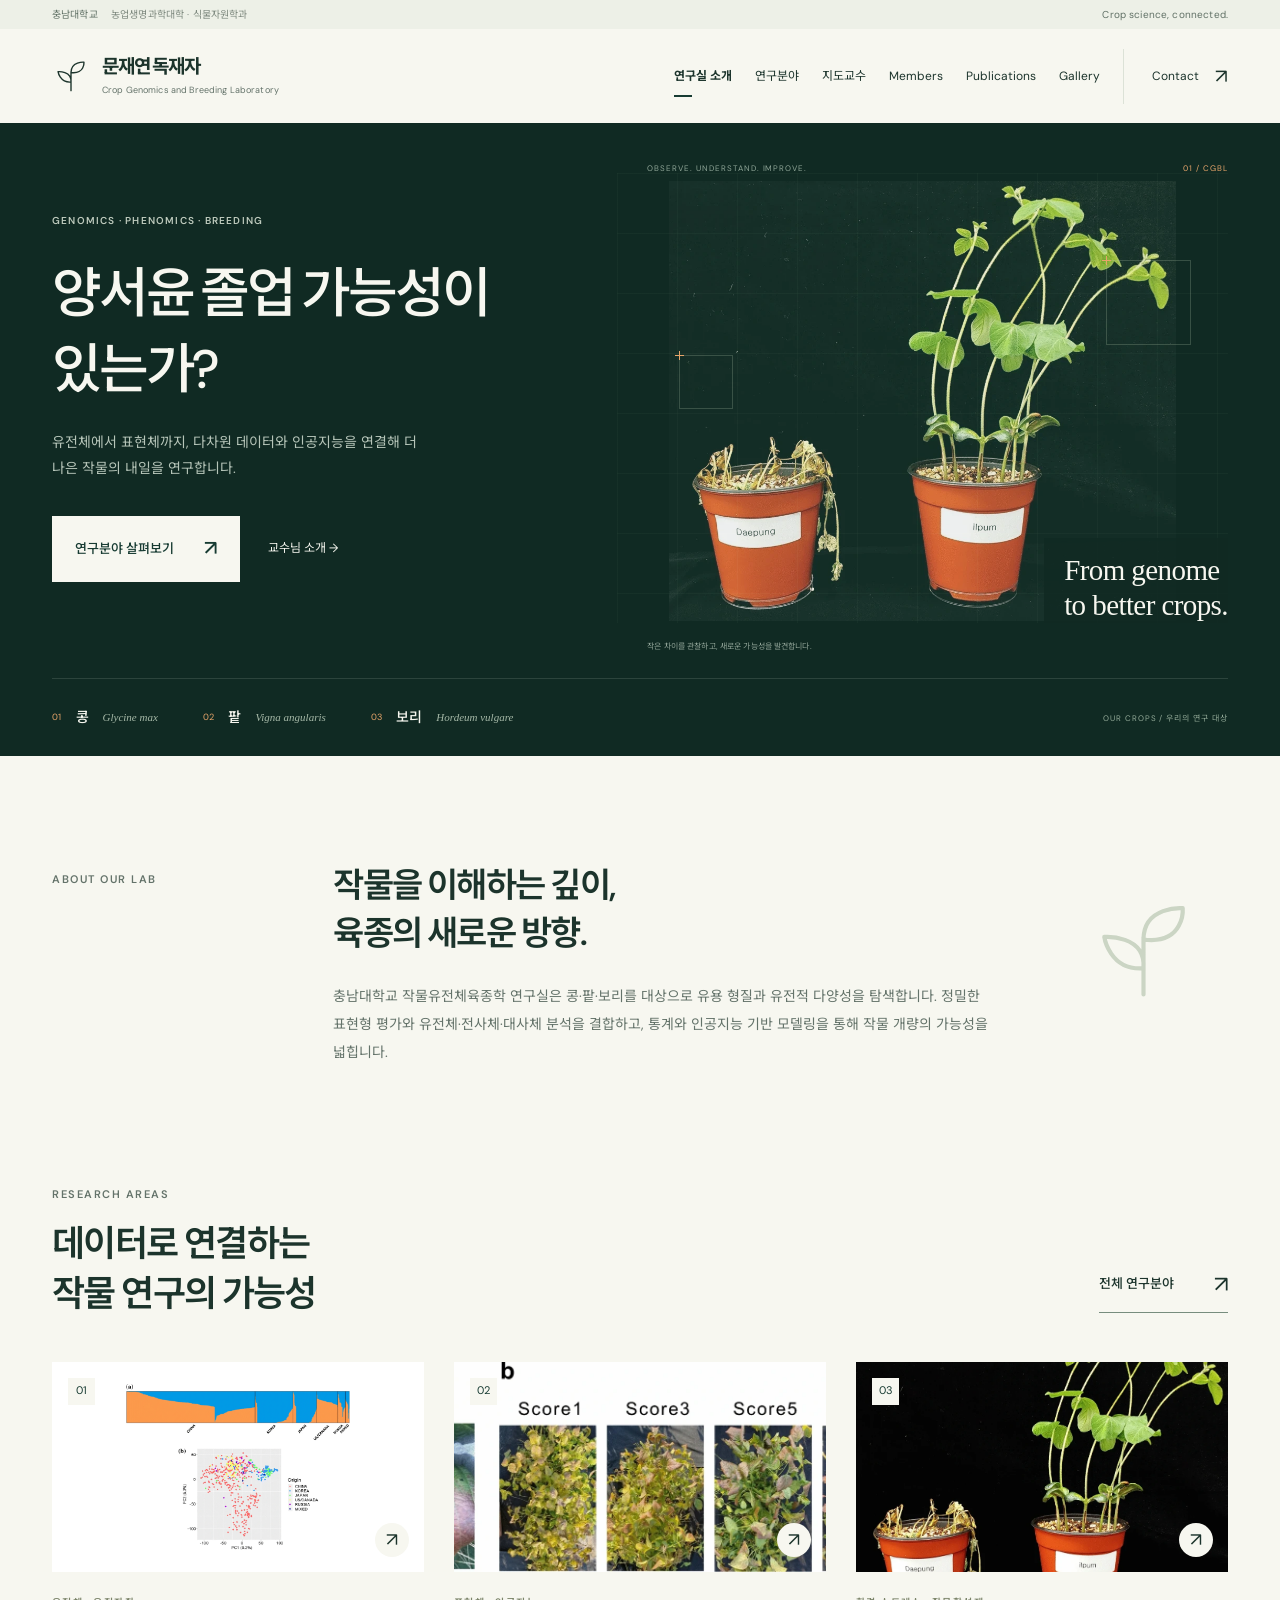
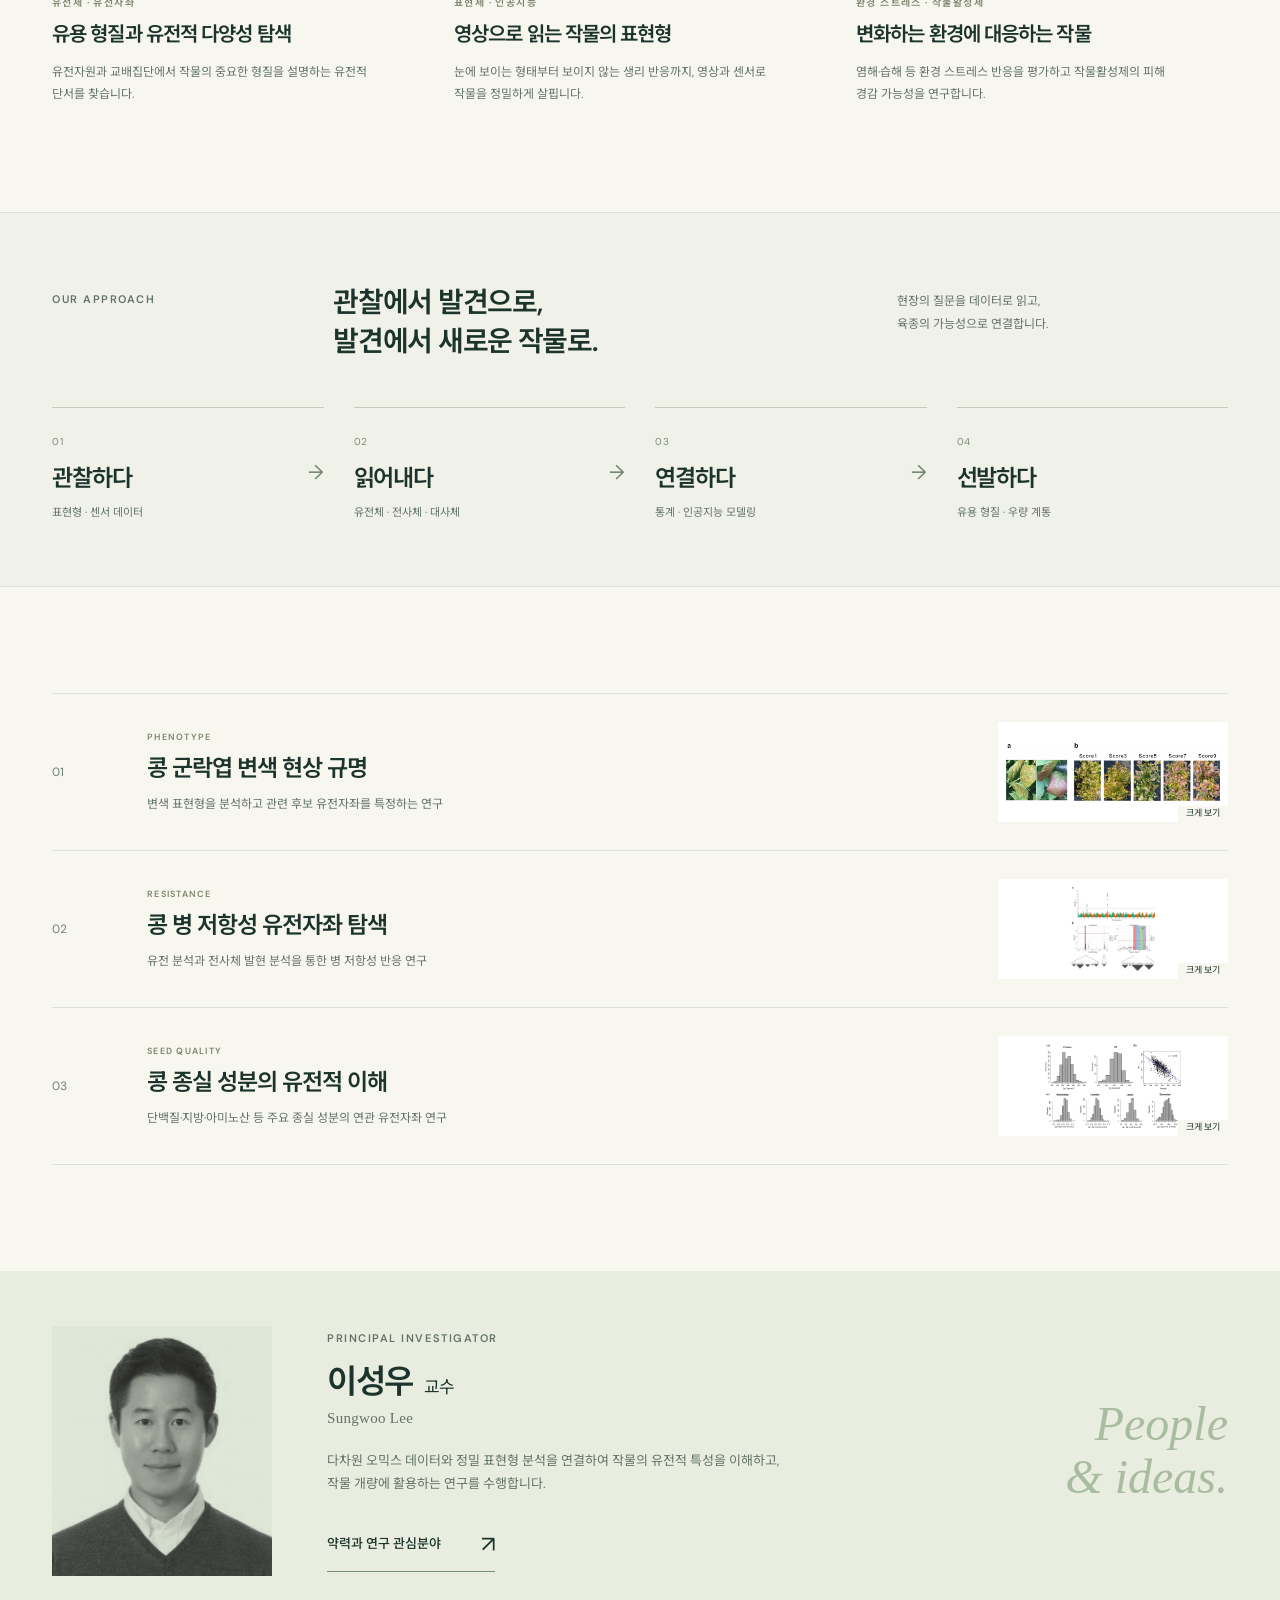
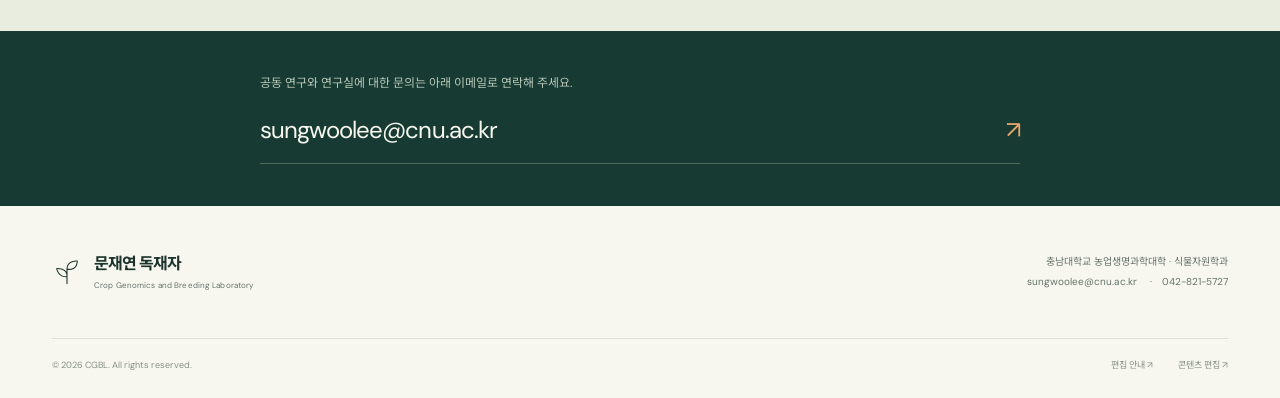
==== commit 2f1965ca: "Add editable members, publications and gallery pages" ====
--- a/index.html
+++ b/index.html
@@ -1,2 +1,2 @@
 <!doctype html>
-<html lang="ko"><head><meta charset="utf-8"><meta name="viewport" content="width=device-width,initial-scale=1"><meta name="description" content="충남대학교 작물유전체육종학 연구실. 유전체·표현체·오믹스와 인공지능을 연결하는 작물육종 연구."><meta name="theme-color" content="#173b32"><title>작물유전체육종학 연구실 · CGBL</title><link rel="icon" href="assets/favicon.svg" type="image/svg+xml"><link rel="stylesheet" href="styles.css?v=3fbdbbb52471"><script src="content-model.js?v=1a4746842b67" defer></script><script src="data.js?v=11a67d672baf" defer></script><script src="content-client.js?v=d268e47e755e" defer></script><script src="app.js?v=fb4cf9be0f12" defer></script></head><body data-page="home"><a class="skip" href="#main">본문으로 건너뛰기</a><div id="draft-banner"></div><header id="header"></header><main id="main"></main><footer id="footer"></footer><dialog id="image-dialog" aria-label="연구자료 크게 보기"><button class="dialog-close" aria-label="닫기">×</button><img alt=""><p></p></dialog><noscript>이 홈페이지의 내용을 보려면 브라우저에서 JavaScript를 허용해 주세요.</noscript></body></html>
+<html lang="ko" data-build="249a43062182"><head><meta charset="utf-8"><meta name="viewport" content="width=device-width,initial-scale=1"><meta name="description" content="충남대학교 작물유전체육종학 연구실. 유전체·표현체·오믹스와 인공지능을 연결하는 작물육종 연구."><meta name="theme-color" content="#173b32"><title>작물유전체육종학 연구실 · CGBL</title><link rel="icon" href="assets/favicon.svg" type="image/svg+xml"><link rel="stylesheet" href="styles.css?v=14ae122bef99"><script src="content-model.js?v=0dd894a63d92" defer></script><script src="data.js?v=11a67d672baf" defer></script><script src="content-client.js?v=d268e47e755e" defer></script><script src="community-pages.js?v=54951d171ac6" defer></script><script src="app.js?v=088be6471df6" defer></script></head><body data-page="home"><a class="skip" href="#main">본문으로 건너뛰기</a><div id="draft-banner"></div><header id="header"></header><main id="main"></main><footer id="footer"></footer><dialog id="image-dialog" aria-label="연구자료 크게 보기"><button class="dialog-close" aria-label="닫기">×</button><img alt=""><p></p></dialog><noscript>이 홈페이지의 내용을 보려면 브라우저에서 JavaScript를 허용해 주세요.</noscript></body></html>
--- a/styles.css
+++ b/styles.css
@@ -9,3 +9,6 @@
 .contact-band-compact{padding:42px 0}.contact-band-compact>.container{grid-template-columns:1fr;max-width:760px;margin-left:auto;margin-right:auto}.hero-grid.without-image{grid-template-columns:1fr;min-height:380px}.hero-grid.without-image .hero-copy{max-width:800px}.finding.without-image{grid-template-columns:70px 1fr}.research-detail.without-image,.profile-grid.without-profile,.contact-grid.single-column{grid-template-columns:1fr}.professor-teaser-grid.without-image{grid-template-columns:1fr auto}.about-grid:not(:has(>.eyebrow)){grid-template-columns:1fr auto}.resource-image{display:block;width:100%;height:280px;padding:20px;border:0;background:#e9eddf}.resource-image img{width:100%;height:100%;object-fit:contain}.custom-content{max-width:1100px}.custom-with-image{display:grid;grid-template-columns:1.1fr 1fr;gap:55px;align-items:center}.custom-content h2{font-size:32px;line-height:1.5;margin:12px 0 22px}.custom-body{font-size:15px;line-height:2;color:var(--muted);white-space:normal;overflow-wrap:anywhere}.custom-image{max-height:460px;width:100%;object-fit:contain}.custom-content .inline-link{margin-top:24px}.contact-quote span{display:block}.hero-copy:empty,.hero-actions:empty,.tags:empty,.research-filter:empty{display:none}body:has(.draft-banner) [data-edit-path]{cursor:text}body:has(.draft-banner) [data-edit-path]:hover{outline:2px dashed var(--accent);outline-offset:4px}.location-panel dd:only-child{grid-column:1/-1}
 @media(max-width:800px){.custom-with-image{grid-template-columns:1fr;gap:25px}.custom-content h2{font-size:27px}.resource-image{height:230px}.finding.without-image{grid-template-columns:25px 1fr}}@media(max-width:580px){.professor-teaser-grid.without-image{grid-template-columns:1fr}.resource-image{height:300px}.finding.without-image{grid-template-columns:18px 1fr}}
 .professor-teaser h2 .person-name,.profile-aside h2 .person-name{font:inherit;margin-left:0}.cv-title>div{display:flex;width:100%;justify-content:space-between;align-items:center;gap:20px}.custom-section+.custom-section{padding-top:0}
+/* People, research archive, and lab life. */
+.nav-wrap{gap:28px}#main-nav{gap:23px;flex-shrink:0}#main-nav a{font-size:12px;white-space:nowrap}.members-section,.publications-section,.gallery-section{padding-top:52px}.members-grid{display:grid;grid-template-columns:repeat(4,minmax(0,1fr));gap:42px 28px}.member-card{min-width:0}.member-photo{aspect-ratio:4/4.7;overflow:hidden;border:1px solid var(--line);background:#fff}.member-photo img,.person-silhouette{display:block;width:100%;height:100%;object-fit:cover;object-position:center top}.member-copy{padding:20px 0 0}.member-name-row{display:flex;align-items:center;flex-wrap:wrap;gap:8px 12px}.member-name-row h3{font-size:22px;line-height:1.5}.member-role{display:inline-block;padding:4px 9px;background:#eaf0e5;color:#506d58;border:1px solid #dce6d6;border-radius:3px;font-size:10px;font-weight:500;line-height:1.6;white-space:normal}.member-name-en{font-family:Georgia,serif;font-size:14px;color:var(--muted);margin-top:5px}.member-affiliation,.member-period{font-size:11px;color:var(--muted);margin-top:10px}.member-intro{font-size:12px;color:var(--muted);line-height:1.9;margin-top:14px}.member-email{display:block;font-size:11px;margin-top:12px;overflow-wrap:anywhere}.alumni-section{padding-top:20px}.alumni-table-wrap{overflow-x:auto}.alumni-table{width:100%;border-collapse:collapse;text-align:left;font-size:13px;min-width:550px}.alumni-table th{font-weight:500;font-size:11px;color:var(--muted);padding:15px 20px;border-top:1px solid var(--line);border-bottom:1px solid var(--line);background:#eff2e9}.alumni-table td{padding:22px 20px;border-bottom:1px solid var(--line);line-height:1.7}.alumni-name-en{display:block;color:var(--muted);font:12px Georgia,serif;margin-top:4px}.academic-links{display:flex;flex-wrap:wrap;gap:10px}.academic-link{display:inline-flex;align-items:center;justify-content:space-between;gap:28px;border:1px solid #cbd6c4;background:#f2f4ed;padding:12px 18px;font-size:12px;color:var(--forest)}.academic-link:hover{background:var(--forest);color:white}.academic-link>span{color:#81967b}.profile-academic-links{margin-top:20px}.profile-academic-links .academic-link{font-size:10px;padding:9px 11px;gap:15px}.research-profiles{padding-bottom:0}.research-profiles .section-top{margin-bottom:23px}.research-profiles h2{font-size:23px}.archive-empty{padding:65px 24px;border:1px solid var(--line);background:#f1f3eb;text-align:center;color:var(--muted);font-size:14px;line-height:1.9}.archive-toolbar{display:flex;align-items:center;gap:16px;margin-bottom:38px;border-bottom:1px solid var(--line);padding-bottom:25px}.archive-toolbar input,.archive-toolbar select{font:inherit;font-size:12px;background:transparent;color:var(--forest);border:1px solid #cbd6c4;border-radius:3px;padding:13px 15px;min-height:45px;box-sizing:border-box}.archive-search{flex:1}.archive-search input{width:100%;max-width:650px}.archive-count{font-size:11px;letter-spacing:.07em;color:#7b8a76}.publication-year{display:grid;grid-template-columns:100px 1fr;gap:40px;padding:12px 0 35px}.publication-year-heading h2{font:28px Georgia,serif;color:#789071;position:sticky;top:30px;overflow-wrap:anywhere}.publication-list{list-style:none;margin:0;padding:0;border-top:1px solid var(--line)}.publication-item{display:grid;grid-template-columns:34px 1fr;gap:17px;border-bottom:1px solid var(--line);padding:28px 0}.paper-number{font:11px Georgia,serif;color:#8b9b82;padding-top:6px}.paper-title{font-size:19px;line-height:1.65;letter-spacing:-.025em}.paper-authors{font-size:12px;line-height:1.9;color:var(--muted);margin-top:10px}.paper-journal{font:italic 14px/1.8 Georgia,serif;margin-top:8px;color:#5d7657}.paper-citation{font-size:14px;line-height:1.9;color:#50644e;margin-top:8px;overflow-wrap:anywhere}.paper-note{font-size:11px;color:var(--muted);margin-top:9px}.paper-links{display:flex;gap:20px;font-size:10px;margin-top:15px}.paper-links:empty{display:none}.paper-links a{border-bottom:1px solid #bfceb7;padding-bottom:3px}.gallery-toolbar{justify-content:space-between}.gallery-grid{display:grid;grid-template-columns:repeat(3,minmax(0,1fr));gap:38px 27px}.gallery-card{min-width:0}.gallery-open{display:block;border:0;background:transparent;padding:0;width:100%;text-align:left;color:inherit}.gallery-photo{display:block;position:relative;aspect-ratio:4/3;background:#e9eddf;overflow:hidden}.gallery-photo img{width:100%;height:100%;object-fit:cover;transition:transform .35s}.gallery-open:hover .gallery-photo img{transform:scale(1.04)}.gallery-expand{position:absolute;right:12px;bottom:12px;width:30px;height:30px;border-radius:50%;background:#f7f7f0ed;display:grid;place-items:center;color:var(--forest)}.gallery-meta{display:block;padding:17px 0 0}.gallery-date{display:block;font-size:10px;letter-spacing:.06em;color:#819177}.gallery-title{display:block;font-size:18px;line-height:1.7;margin-top:5px;font-weight:600}.gallery-caption{display:block;font-size:12px;color:var(--muted);line-height:1.8;margin-top:6px}.gallery-card[hidden],.publication-year[hidden],.publication-item[hidden]{display:none}.gallery-counter{position:absolute;top:17px;left:23px;font:12px Georgia,serif;color:var(--muted)}.gallery-previous,.gallery-next{position:absolute;top:48%;border:1px solid #d2dbcb;background:#f7f7f0ed;color:var(--forest);width:40px;height:45px;font-size:20px}.gallery-previous{left:10px}.gallery-next{right:10px}.gallery-previous[hidden],.gallery-next[hidden]{display:none}
+@media(max-width:1200px){#main-nav{gap:16px}#main-nav a{font-size:11px}.brand strong{font-size:18px}.members-grid{grid-template-columns:repeat(3,minmax(0,1fr))}}@media(max-width:1000px) and (min-width:801px){.nav-wrap{flex-wrap:wrap;justify-content:center;padding:20px 0;gap:15px}.nav-wrap>.brand{margin-right:auto}#main-nav{width:100%;justify-content:space-between;gap:12px}.members-grid{gap:30px 22px}}@media(max-width:800px){#main-nav{gap:5px;flex-shrink:1}#main-nav a{font-size:14px}.members-grid{grid-template-columns:repeat(2,minmax(0,1fr));gap:34px 22px}.gallery-grid{grid-template-columns:repeat(2,minmax(0,1fr));gap:27px 20px}.publication-year{grid-template-columns:70px 1fr;gap:20px}.publication-year-heading h2{font-size:24px}.paper-title{font-size:17px}.archive-toolbar{flex-wrap:wrap;gap:12px}.archive-search{flex-basis:65%}}@media(max-width:580px){.members-grid{gap:28px 16px}.member-name-row{gap:6px}.member-name-row h3{font-size:19px}.member-role{font-size:9px;padding:3px 6px}.member-copy{padding-top:14px}.member-name-en{font-size:12px}.member-intro{font-size:11px}.member-email{font-size:10px}.gallery-grid{gap:27px 15px}.gallery-title{font-size:15px}.gallery-caption{font-size:11px}.gallery-meta{padding-top:12px}.gallery-expand{width:25px;height:25px;right:8px;bottom:8px}.publication-year{display:block}.publication-year-heading{margin-bottom:16px}.publication-year-heading h2{position:static}.publication-item{grid-template-columns:25px 1fr;gap:10px;padding:24px 0}.paper-title{font-size:16px}.paper-authors,.paper-citation{font-size:12px}.archive-toolbar input,.archive-toolbar select{font-size:11px;padding:11px}.archive-search{flex-basis:100%}.archive-count{margin-left:auto}.archive-empty{padding:45px 20px;font-size:12px}.academic-link{font-size:11px}.alumni-table td{padding:18px 14px}}
